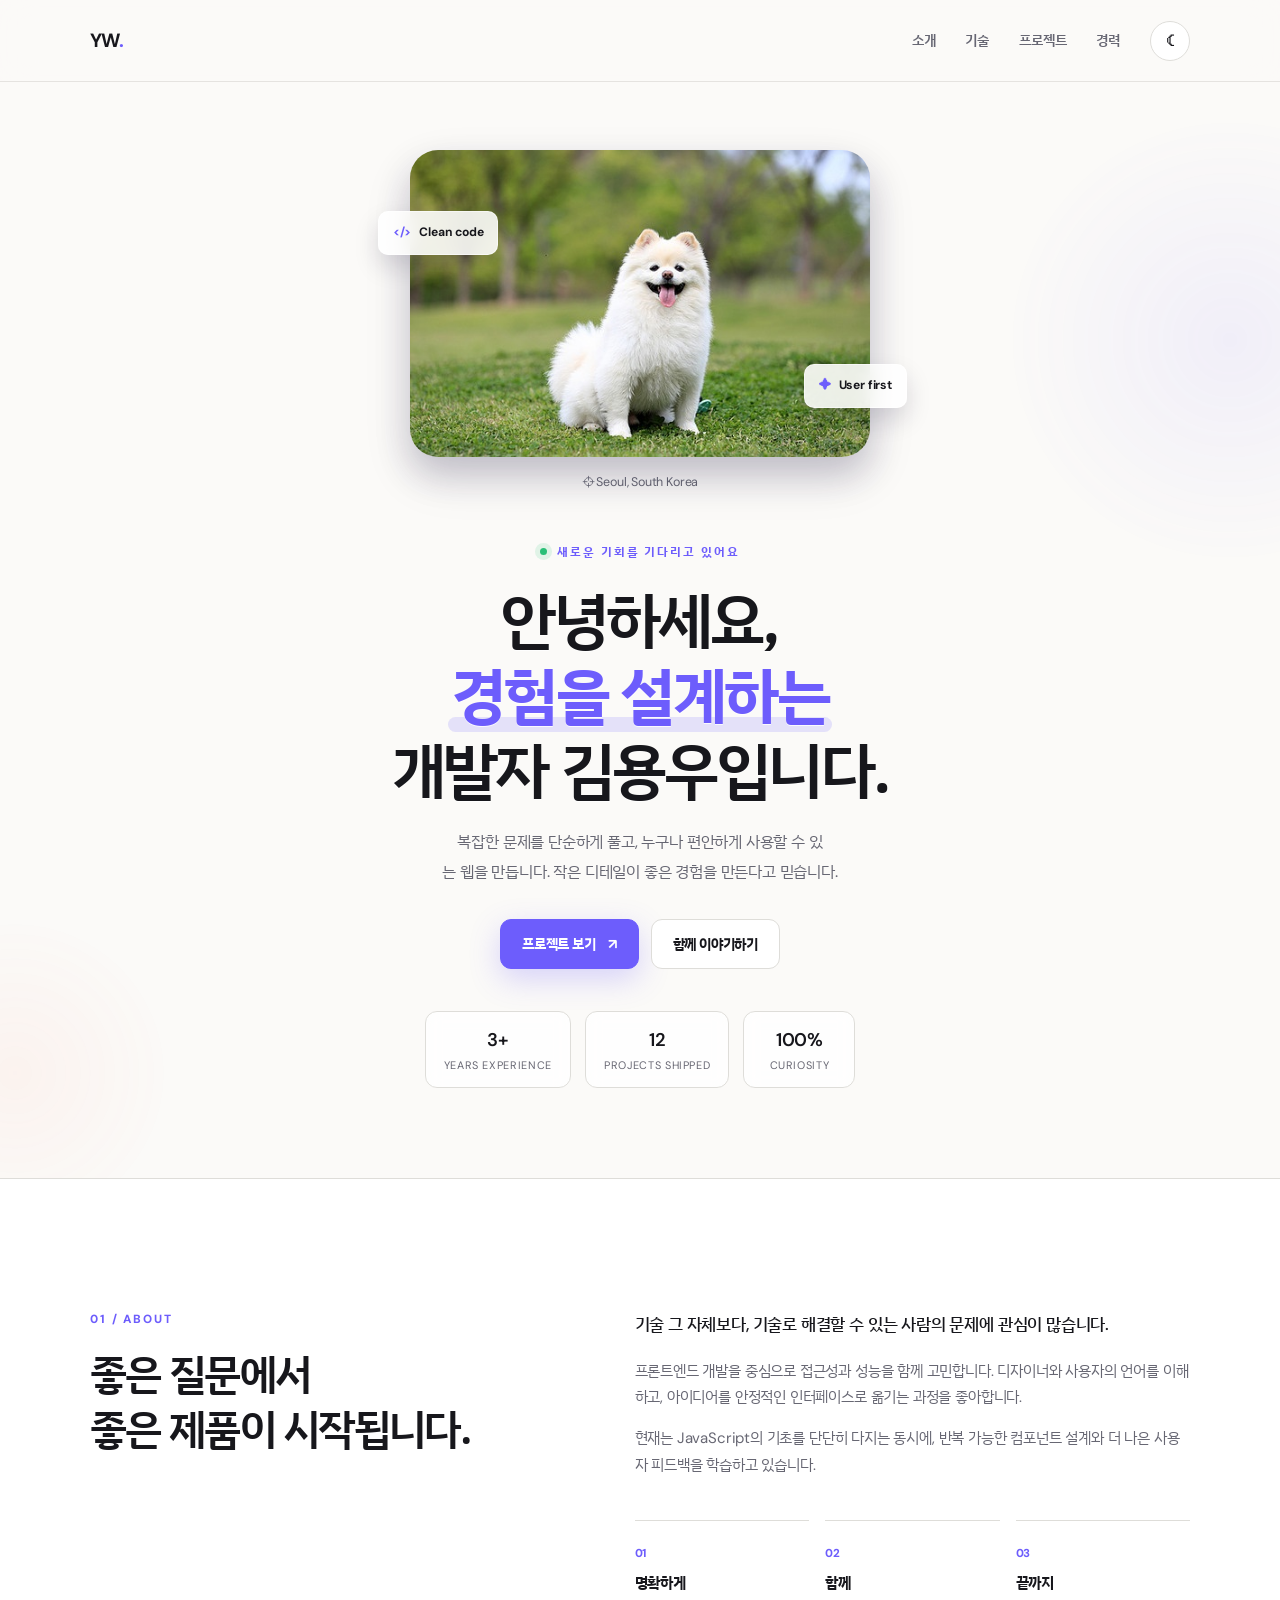
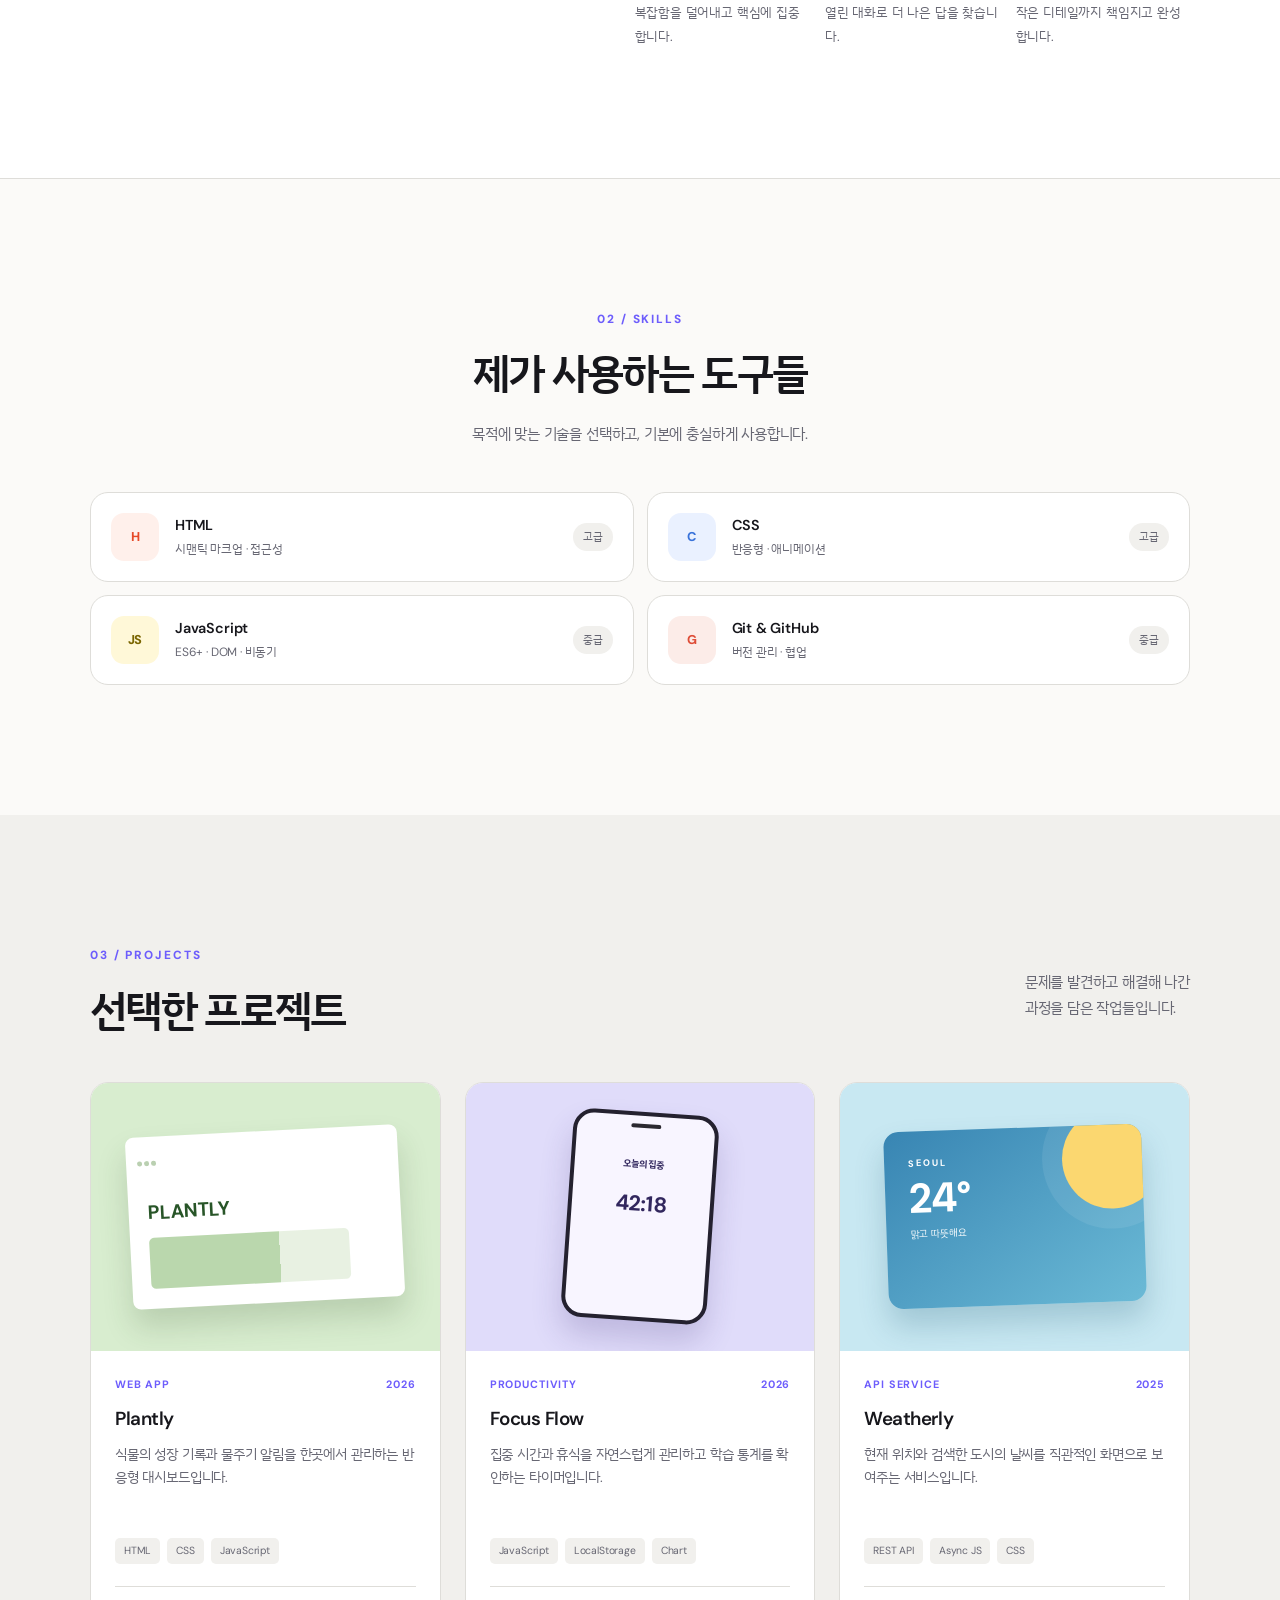
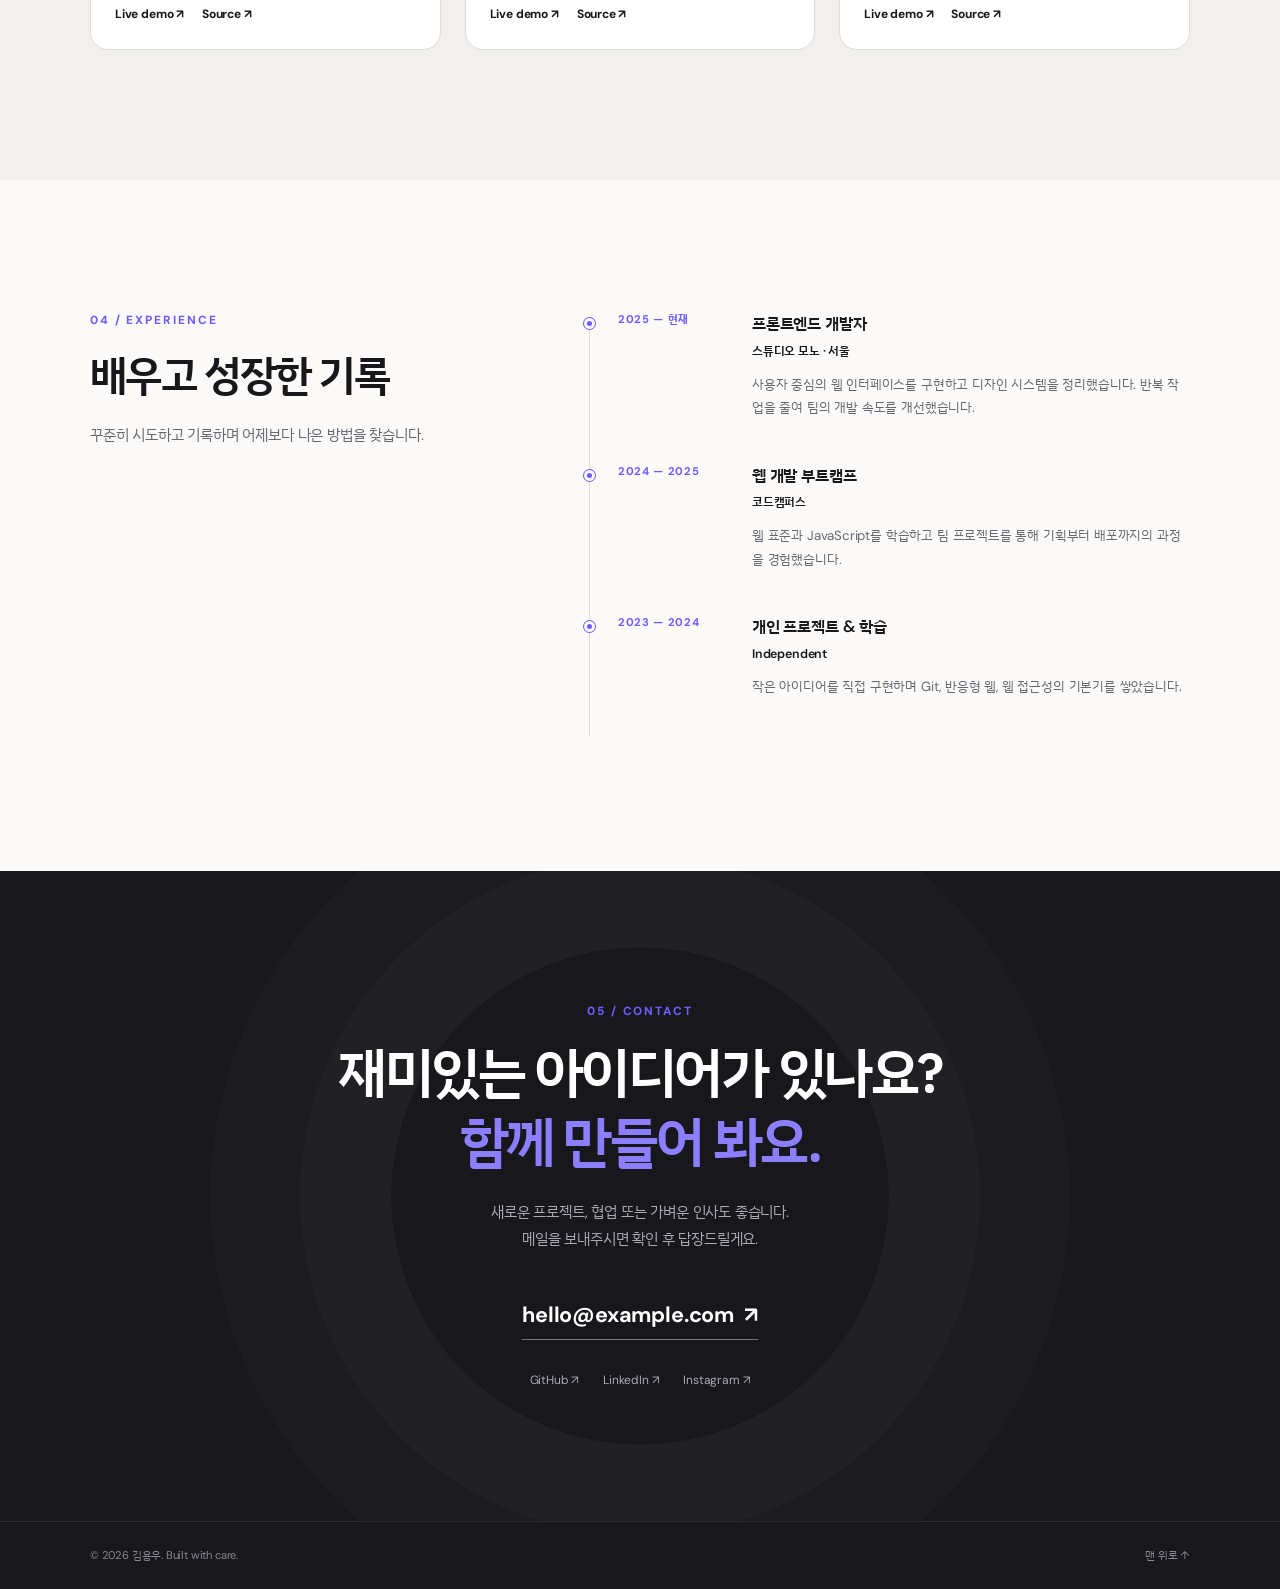
==== index.html @ 5609f6c0 "Move website to repository root for GitHub Pages" ====
<!doctype html>
<html lang="ko">
<head>
  <meta charset="UTF-8">
  <meta name="viewport" content="w프로idth=device-width, initial-scale=1.0">
  <meta name="description" content="사용자를 생각하며 웹 경험을 만드는 프론트엔드 개발자 김용우의 포트폴리오입니다.">
  <title>김용우 | Frontend Developer</title>
  <link rel="preconnect" href="https://fonts.googleapis.com">
  <link rel="preconnect" href="https://fonts.gstatic.com" crossorigin>
  <link href="https://fonts.googleapis.com/css2?family=DM+Sans:wght@400;500;600;700&amp;family=IBM+Plex+Sans+KR:wght@300;400;500;600;700&amp;display=swap" rel="stylesheet">
  <link rel="stylesheet" href="css/style.css">
  <script src="js/main.js" defer></script>
</head>
<body>
  <a class="skip-link" href="#main-content">본문으로 바로가기</a>

  <header class="site-header" id="top">
    <div class="container header-inner">
      <a class="logo" href="#home" aria-label="홈으로 이동">YW<span>.</span></a>
      <nav class="site-nav" aria-label="주요 메뉴">
        <button class="menu-toggle" type="button" aria-expanded="false" aria-controls="nav-list">
          <span class="sr-only">메뉴 열기</span>
          <span></span><span></span><span></span>
        </button>
        <ul class="nav-list" id="nav-list">
          <li><a href="about.html">소개</a></li>
          <li><a href="skills.html">기술</a></li>
          <li><a href="projects.html">프로젝트</a></li>
          <li><a href="#experience">경력</a></li>
        </ul>
      </nav>
      <button class="theme-toggle" type="button" aria-label="다크 모드로 전환" title="테마 전환">
        <span class="theme-icon" aria-hidden="true">☾</span>
      </button>
    </div>
  </header>

  <main id="main-content">
    <section class="hero" id="home" aria-labelledby="hero-title">
      <div class="hero-glow hero-glow-one" aria-hidden="true"></div>
      <div class="hero-glow hero-glow-two" aria-hidden="true"></div>
      <div class="container hero-grid">
        <div class="hero-copy reveal">
          <p class="eyebrow"><span></span> 새로운 기회를 기다리고 있어요</p>
          <h1 id="hero-title">안녕하세요,<br><strong>경험을 설계하는</strong><br>개발자 김용우입니다.</h1>
          <p class="hero-description">복잡한 문제를 단순하게 풀고, 누구나 편안하게 사용할 수 있는 웹을 만듭니다. 작은 디테일이 좋은 경험을 만든다고 믿습니다.</p>
          <div class="hero-actions">
            <a class="button button-primary" href="#projects">프로젝트 보기 <span aria-hidden="true">↗</span></a>
            <a class="button button-secondary" href="#contact">함께 이야기하기</a>
          </div>
          <ul class="quick-stats" aria-label="간략한 이력">
            <li><strong>3+</strong><span>Years experience</span></li>
            <li><strong>12</strong><span>Projects shipped</span></li>
            <li><strong>100%</strong><span>Curiosity</span></li>
          </ul>
        </div>
        <div class="hero-visual reveal">
          <div class="portrait-card">
            <div class="portrait-pattern" aria-hidden="true"></div>
            <img class="portrait-image" src="assets/images/dog.jpg" alt="잔디밭에 앉아 있는 흰색 강아지 프로필 사진">
            <div class="floating-label label-code"><span>&lt;/&gt;</span> Clean code</div>
            <div class="floating-label label-user"><span>✦</span> User first</div>
          </div>
          <p class="location"><span aria-hidden="true">⌖</span> Seoul, South Korea</p>
        </div>
      </div>
    </section>

    <section class="section about" id="about" aria-labelledby="about-title">
      <div class="container about-grid">
        <div class="section-heading reveal">
          <p class="section-number">01 / ABOUT</p>
          <h2 id="about-title">좋은 질문에서<br>좋은 제품이 시작됩니다.</h2>
        </div>
        <div class="about-content reveal">
          <p class="lead">기술 그 자체보다, 기술로 해결할 수 있는 사람의 문제에 관심이 많습니다.</p>
          <p>프론트엔드 개발을 중심으로 접근성과 성능을 함께 고민합니다. 디자이너와 사용자의 언어를 이해하고, 아이디어를 안정적인 인터페이스로 옮기는 과정을 좋아합니다.</p>
          <p>현재는 JavaScript의 기초를 단단히 다지는 동시에, 반복 가능한 컴포넌트 설계와 더 나은 사용자 피드백을 학습하고 있습니다.</p>
          <div class="principles">
            <div><span>01</span><strong>명확하게</strong><p>복잡함을 덜어내고 핵심에 집중합니다.</p></div>
            <div><span>02</span><strong>함께</strong><p>열린 대화로 더 나은 답을 찾습니다.</p></div>
            <div><span>03</span><strong>끝까지</strong><p>작은 디테일까지 책임지고 완성합니다.</p></div>
          </div>
        </div>
      </div>
    </section>

    <section class="section skills" id="skills" aria-labelledby="skills-title">
      <div class="container">
        <div class="section-heading centered reveal">
          <p class="section-number">02 / SKILLS</p>
          <h2 id="skills-title">제가 사용하는 도구들</h2>
          <p>목적에 맞는 기술을 선택하고, 기본에 충실하게 사용합니다.</p>
        </div>
        <div class="skills-grid">
          <article class="skill-card reveal"><div class="skill-icon html">H</div><div><h3>HTML</h3><p>시맨틱 마크업 · 접근성</p></div><span>고급</span></article>
          <article class="skill-card reveal"><div class="skill-icon css">C</div><div><h3>CSS</h3><p>반응형 · 애니메이션</p></div><span>고급</span></article>
          <article class="skill-card reveal"><div class="skill-icon js">JS</div><div><h3>JavaScript</h3><p>ES6+ · DOM · 비동기</p></div><span>중급</span></article>
          <article class="skill-card reveal"><div class="skill-icon git">G</div><div><h3>Git & GitHub</h3><p>버전 관리 · 협업</p></div><span>중급</span></article>
        </div>
      </div>
    </section>

    <section class="section projects" id="projects" aria-labelledby="projects-title">
      <div class="container">
        <div class="section-heading row reveal">
          <div><p class="section-number">03 / PROJECTS</p><h2 id="projects-title">선택한 프로젝트</h2></div>
          <p>문제를 발견하고 해결해 나간<br>과정을 담은 작업들입니다.</p>
        </div>
        <div class="projects-grid">
          <article class="project-card reveal">
            <div class="project-cover cover-one"><span class="mock-browser"><i></i><i></i><i></i><b>PLANTLY</b><em></em></span></div>
            <div class="project-body"><div class="project-meta"><span>Web App</span><span>2026</span></div><h3>Plantly</h3><p>식물의 성장 기록과 물주기 알림을 한곳에서 관리하는 반응형 대시보드입니다.</p><ul class="tags"><li>HTML</li><li>CSS</li><li>JavaScript</li></ul><div class="project-links"><a href="#" aria-label="Plantly 데모 보기">Live demo ↗</a><a href="#" aria-label="Plantly 소스 코드 보기">Source ↗</a></div></div>
          </article>
          <article class="project-card reveal">
            <div class="project-cover cover-two"><span class="phone-mock"><i></i><b>오늘의 집중</b><em>42:18</em></span></div>
            <div class="project-body"><div class="project-meta"><span>Productivity</span><span>2026</span></div><h3>Focus Flow</h3><p>집중 시간과 휴식을 자연스럽게 관리하고 학습 통계를 확인하는 타이머입니다.</p><ul class="tags"><li>JavaScript</li><li>LocalStorage</li><li>Chart</li></ul><div class="project-links"><a href="#" aria-label="Focus Flow 데모 보기">Live demo ↗</a><a href="#" aria-label="Focus Flow 소스 코드 보기">Source ↗</a></div></div>
          </article>
          <article class="project-card reveal">
            <div class="project-cover cover-three"><span class="weather-mock"><b>SEOUL</b><strong>24°</strong><em>맑고 따뜻해요</em><i></i></span></div>
            <div class="project-body"><div class="project-meta"><span>API Service</span><span>2025</span></div><h3>Weatherly</h3><p>현재 위치와 검색한 도시의 날씨를 직관적인 화면으로 보여주는 서비스입니다.</p><ul class="tags"><li>REST API</li><li>Async JS</li><li>CSS</li></ul><div class="project-links"><a href="#" aria-label="Weatherly 데모 보기">Live demo ↗</a><a href="#" aria-label="Weatherly 소스 코드 보기">Source ↗</a></div></div>
          </article>
        </div>
      </div>
    </section>

    <section class="section experience" id="experience" aria-labelledby="experience-title">
      <div class="container experience-grid">
        <div class="section-heading reveal"><p class="section-number">04 / EXPERIENCE</p><h2 id="experience-title">배우고 성장한 기록</h2><p>꾸준히 시도하고 기록하며 어제보다 나은 방법을 찾습니다.</p></div>
        <ol class="timeline">
          <li class="reveal"><div class="timeline-date">2025 — 현재</div><div><h3>프론트엔드 개발자</h3><p class="organization">스튜디오 모노 · 서울</p><p>사용자 중심의 웹 인터페이스를 구현하고 디자인 시스템을 정리했습니다. 반복 작업을 줄여 팀의 개발 속도를 개선했습니다.</p></div></li>
          <li class="reveal"><div class="timeline-date">2024 — 2025</div><div><h3>웹 개발 부트캠프</h3><p class="organization">코드캠퍼스</p><p>웹 표준과 JavaScript를 학습하고 팀 프로젝트를 통해 기획부터 배포까지의 과정을 경험했습니다.</p></div></li>
          <li class="reveal"><div class="timeline-date">2023 — 2024</div><div><h3>개인 프로젝트 & 학습</h3><p class="organization">Independent</p><p>작은 아이디어를 직접 구현하며 Git, 반응형 웹, 웹 접근성의 기본기를 쌓았습니다.</p></div></li>
        </ol>
      </div>
    </section>

    <section class="section contact" id="contact" aria-labelledby="contact-title">
      <div class="container contact-inner reveal">
        <p class="section-number">05 / CONTACT</p>
        <h2 id="contact-title">재미있는 아이디어가 있나요?<br><span>함께 만들어 봐요.</span></h2>
        <p>새로운 프로젝트, 협업 또는 가벼운 인사도 좋습니다.<br>메일을 보내주시면 확인 후 답장드릴게요.</p>
        <a class="contact-email" href="mailto:hello@example.com">hello@example.com <span aria-hidden="true">↗</span></a>
        <div class="social-links"><a href="https://github.com/" target="_blank" rel="noopener noreferrer">GitHub ↗</a><a href="https://www.linkedin.com/" target="_blank" rel="noopener noreferrer">LinkedIn ↗</a><a href="https://www.instagram.com/" target="_blank" rel="noopener noreferrer">Instagram ↗</a></div>
      </div>
    </section>
  </main>

  <footer class="site-footer">
    <div class="container"><p>© <span id="current-year"></span> 김용우. Built with care.</p><a href="#top">맨 위로 <span aria-hidden="true">↑</span></a></div>
  </footer>
</body>
</html>
---- css/style.css ----
:root {
  --primary: #6d5dfc;
  --primary-dark: #5040df;
  --accent: #ff6b4a;
  --background: #fbfaf8;
  --surface: #ffffff;
  --surface-soft: #f1f0ed;
  --text: #17171c;
  --muted: #676773;
  --line: #deddd9;
  --radius: 18px;
  --content-width: 1100px;
  --shadow: 0 20px 50px rgba(35, 31, 71, .1);
}

[data-theme="dark"] {
  --background: #121216;
  --surface: #1b1b21;
  --surface-soft: #24242b;
  --text: #f4f2ee;
  --muted: #aaa9b4;
  --line: #35353e;
  --shadow: 0 20px 50px rgba(0, 0, 0, .3);
}

*, *::before, *::after { box-sizing: border-box; }
html { scroll-behavior: smooth; scroll-padding-top: 82px; }
body { margin: 0; background: var(--background); color: var(--text); font-family: "DM Sans", "IBM Plex Sans KR", sans-serif; font-size: 15px; font-weight: 400; line-height: 1.75; letter-spacing: -.012em; overflow-x: hidden; transition: background .3s, color .3s; }
body::selection { background: var(--primary); color: #fff; }
a { color: inherit; text-decoration: none; }
button { color: inherit; font: inherit; }
ul, ol { margin: 0; padding: 0; list-style: none; }
h1, h2, h3, p { margin-top: 0; }
.container { width: min(calc(100% - 40px), var(--content-width)); margin-inline: auto; }
.sr-only { position: absolute; width: 1px; height: 1px; padding: 0; margin: -1px; overflow: hidden; clip: rect(0, 0, 0, 0); white-space: nowrap; border: 0; }
.skip-link { position: fixed; z-index: 999; top: 10px; left: 10px; padding: 10px 16px; border-radius: 8px; background: var(--text); color: var(--background); transform: translateY(-150%); }
.skip-link:focus { transform: translateY(0); }
:focus-visible { outline: 3px solid var(--accent); outline-offset: 4px; }

.site-header { position: fixed; z-index: 100; inset: 0 0 auto; height: 74px; border-bottom: 1px solid color-mix(in srgb, var(--line) 75%, transparent); background: color-mix(in srgb, var(--background) 84%, transparent); backdrop-filter: blur(16px); }
.header-inner { height: 100%; display: flex; align-items: center; }
.logo { font-size: 1.2rem; font-weight: 700; letter-spacing: -.04em; }
.logo span { color: var(--primary); }
.site-nav { margin-left: auto; }
.nav-list { position: fixed; top: 74px; left: 20px; right: 20px; display: none; padding: 18px; border: 1px solid var(--line); border-radius: 14px; background: var(--surface); box-shadow: var(--shadow); }
.nav-list.is-open { display: grid; }
.nav-list a { display: block; padding: 10px 12px; color: var(--muted); font-size: .9rem; font-weight: 600; }
.nav-list a:hover, .nav-list a.is-active { color: var(--primary); }
.menu-toggle, .theme-toggle { display: grid; place-items: center; width: 40px; height: 40px; padding: 0; border: 1px solid var(--line); border-radius: 50%; background: var(--surface); cursor: pointer; }
.menu-toggle { gap: 4px; border: 0; background: transparent; }
.menu-toggle > span:not(.sr-only) { width: 20px; height: 2px; background: currentColor; transition: transform .2s, opacity .2s; }
.menu-toggle[aria-expanded="true"] > span:nth-of-type(2) { transform: translateY(6px) rotate(45deg); }
.menu-toggle[aria-expanded="true"] > span:nth-of-type(3) { opacity: 0; }
.menu-toggle[aria-expanded="true"] > span:nth-of-type(4) { transform: translateY(-6px) rotate(-45deg); }
.theme-toggle { margin-left: 8px; font-size: 1.15rem; }

.hero { position: relative; min-height: 780px; padding: 140px 0 90px; display: grid; align-items: center; overflow: hidden; }
.hero-grid { display: grid; gap: 44px; justify-items: center; }
.hero-copy { position: relative; z-index: 2; max-width: 820px; text-align: center; }
.eyebrow, .section-number { color: var(--primary); font-size: .74rem; font-weight: 800; letter-spacing: .16em; text-transform: uppercase; }
.eyebrow { display: flex; align-items: center; justify-content: center; gap: 10px; }
.eyebrow span { width: 7px; height: 7px; border-radius: 50%; background: #2abf77; box-shadow: 0 0 0 5px rgba(42, 191, 119, .13); }
.hero h1 { margin: 20px 0; font-family: "IBM Plex Sans KR", sans-serif; font-size: clamp(2.05rem, 7.5vw, 3.9rem); font-weight: 600; line-height: 1.2; letter-spacing: -.045em; text-wrap: balance; text-shadow: 0 1px 0 color-mix(in srgb, var(--surface) 80%, transparent); }
.hero h1 strong { position: relative; color: var(--primary); font-weight: 700; }
.hero h1 strong::after { position: absolute; z-index: -1; right: -3px; bottom: .05em; left: -3px; height: .24em; border-radius: 8px; background: color-mix(in srgb, var(--primary) 16%, transparent); content: ""; }
.hero-description { max-width: 620px; margin-inline: auto; color: var(--muted); font-size: clamp(.92rem, 2vw, 1.02rem); font-weight: 400; line-height: 1.85; text-wrap: balance; }
.hero-actions { display: flex; flex-wrap: wrap; justify-content: center; gap: 12px; margin: 32px 0 42px; }
.button { display: inline-flex; align-items: center; justify-content: center; gap: 12px; min-height: 50px; padding: 0 21px; border: 1px solid var(--line); border-radius: 11px; font-size: .9rem; font-weight: 700; transition: transform .2s, background .2s; }
.button:hover { transform: translateY(-2px); }
.button-primary { border-color: var(--primary); background: var(--primary); color: #fff; box-shadow: 0 10px 30px rgba(109, 93, 252, .25); }
.button-primary:hover { background: var(--primary-dark); }
.button-secondary { background: var(--surface); }
.quick-stats { display: flex; flex-wrap: wrap; justify-content: center; gap: 12px; }
.quick-stats li { min-width: 112px; padding: 12px 18px; border: 1px solid var(--line); border-radius: 12px; background: color-mix(in srgb, var(--surface) 78%, transparent); backdrop-filter: blur(8px); }
.quick-stats strong, .quick-stats span { display: block; }
.quick-stats strong { font-size: 1.15rem; font-weight: 600; }
.quick-stats span { color: var(--muted); font-size: .68rem; text-transform: uppercase; letter-spacing: .06em; }
.hero-visual { position: relative; order: -1; width: min(78vw, 420px); margin-inline: auto; }
.portrait-card { position: relative; aspect-ratio: 3 / 2; border-radius: 28px; background: transparent; box-shadow: var(--shadow); overflow: visible; }
[data-theme="dark"] .portrait-card { background: linear-gradient(145deg, #312d59, #5b4f9e); }
.portrait-pattern { position: absolute; inset: 0; border-radius: inherit; overflow: hidden; background-image: radial-gradient(rgba(109, 93, 252, .18) 1.5px, transparent 1.5px); background-size: 19px 19px; }
.portrait-image { position: absolute; z-index: 1; inset: 0; width: 100%; height: 100%; border: 0; border-radius: 28px; object-fit: cover; object-position: center center; box-shadow: 0 18px 35px rgba(35, 31, 71, .2); }
.floating-label { position: absolute; z-index: 2; display: flex; align-items: center; gap: 8px; padding: 10px 14px; border: 1px solid rgba(255,255,255,.55); border-radius: 10px; background: color-mix(in srgb, var(--surface) 88%, transparent); box-shadow: 0 12px 25px rgba(24, 20, 55, .15); font-size: .76rem; font-weight: 700; backdrop-filter: blur(10px); }
.floating-label span { color: var(--primary); }
.label-code { top: 20%; left: -7%; }
.label-user { right: -8%; bottom: 16%; }
.location { margin: 15px 0 0; color: var(--muted); font-size: .78rem; text-align: center; }
.hero-glow { position: absolute; border-radius: 50%; filter: blur(2px); opacity: .4; }
.hero-glow-one { width: 500px; height: 500px; right: -200px; top: 90px; background: radial-gradient(circle, rgba(109,93,252,.18), transparent 65%); }
.hero-glow-two { width: 350px; height: 350px; left: -160px; bottom: -70px; background: radial-gradient(circle, rgba(255,107,74,.13), transparent 65%); }

.section { padding: 100px 0; }
.section-heading h2 { margin-bottom: 20px; font-family: "IBM Plex Sans KR", sans-serif; font-size: clamp(1.7rem, 5.5vw, 2.65rem); font-weight: 600; line-height: 1.3; letter-spacing: -.04em; }
.section-heading > p:not(.section-number), .section-heading.row > p { color: var(--muted); }
.section-number { margin-bottom: 16px; }
.about { border-block: 1px solid var(--line); background: var(--surface); }
.about-grid { display: grid; gap: 45px; }
.about-content > p { color: var(--muted); }
.about-content .lead { color: var(--text); font-size: 1.08rem; font-weight: 500; line-height: 1.8; }
.principles { display: grid; gap: 16px; margin-top: 42px; }
.principles > div { padding-top: 18px; border-top: 1px solid var(--line); }
.principles span { color: var(--primary); font-size: .72rem; font-weight: 800; }
.principles strong { display: block; margin: 5px 0; }
.principles p { margin: 0; color: var(--muted); font-size: .83rem; }
.centered { max-width: 680px; margin: 0 auto 45px; text-align: center; }
.skills-grid { display: grid; gap: 13px; }
.skill-card { display: grid; grid-template-columns: auto 1fr auto; align-items: center; gap: 16px; padding: 20px; border: 1px solid var(--line); border-radius: var(--radius); background: var(--surface); transition: transform .2s, box-shadow .2s; }
.skill-card:hover { transform: translateY(-4px); box-shadow: var(--shadow); }
.skill-icon { display: grid; place-items: center; width: 48px; height: 48px; border-radius: 13px; font-size: .8rem; font-weight: 800; }
.skill-icon.html { background: #fff0eb; color: #e64a28; }
.skill-icon.css { background: #eaf1ff; color: #3973da; }
.skill-icon.js { background: #fff8d8; color: #7a6500; }
.skill-icon.git { background: #fcece8; color: #de4c36; }
.skill-card h3 { margin: 0; font-size: .9rem; font-weight: 600; }
.skill-card p { margin: 1px 0 0; color: var(--muted); font-size: .75rem; }
.skill-card > span { padding: 4px 10px; border-radius: 20px; background: var(--surface-soft); color: var(--muted); font-size: .7rem; }

.projects { background: var(--surface-soft); }
.section-heading.row { margin-bottom: 45px; }
.projects-grid { display: grid; gap: 24px; }
.project-card { overflow: hidden; border: 1px solid var(--line); border-radius: var(--radius); background: var(--surface); transition: transform .25s, box-shadow .25s; }
.project-card:hover { transform: translateY(-6px); box-shadow: var(--shadow); }
.project-cover { position: relative; aspect-ratio: 1.3; display: grid; place-items: center; overflow: hidden; }
.cover-one { background: #d8edcf; }
.cover-two { background: #e0dcfa; }
.cover-three { background: #c8e8f2; }
.mock-browser { width: 78%; height: 64%; padding: 11px; border-radius: 8px; background: #fff; box-shadow: 0 18px 30px rgba(44,70,31,.18); transform: rotate(-3deg); }
.mock-browser i { display: inline-block; width: 5px; height: 5px; margin-right: 2px; border-radius: 50%; background: #bad0b1; }
.mock-browser b { display: block; margin: 22px 8px 8px; color: #285528; font-size: 1.2rem; }
.mock-browser em { display: block; width: 80%; height: 34%; margin: 0 8px; border-radius: 5px; background: linear-gradient(90deg, #bad7ad 65%, #e8f1e2 65%); }
.phone-mock { width: 42%; height: 78%; padding: 15px; border: 4px solid #24212f; border-radius: 21px; background: #f8f5ff; color: #32275e; text-align: center; box-shadow: 0 18px 30px rgba(59,43,120,.2); transform: rotate(4deg); }
.phone-mock i { display: block; width: 28%; height: 4px; margin: -7px auto 28px; border-radius: 5px; background: #2b2930; }
.phone-mock b, .phone-mock em { display: block; font-style: normal; }
.phone-mock b { font-size: .58rem; }
.phone-mock em { margin-top: 14px; font-size: 1.35rem; font-weight: 700; }
.weather-mock { position: relative; width: 74%; height: 66%; padding: 24px; border-radius: 15px; background: linear-gradient(145deg, #3885b3, #6bbad6); color: #fff; box-shadow: 0 18px 30px rgba(32,91,117,.23); transform: rotate(-2deg); overflow: hidden; }
.weather-mock b, .weather-mock strong, .weather-mock em { position: relative; z-index: 1; display: block; font-style: normal; }
.weather-mock b { font-size: .58rem; letter-spacing: .2em; }
.weather-mock strong { font-size: 2.6rem; line-height: 1.3; }
.weather-mock em { font-size: .62rem; }
.weather-mock i { position: absolute; width: 100px; height: 100px; right: -20px; top: -16px; border-radius: 50%; background: #fbd770; box-shadow: 0 0 0 20px rgba(255,255,255,.08); }
.project-body { padding: 24px; }
.project-meta { display: flex; justify-content: space-between; color: var(--primary); font-size: .67rem; font-weight: 700; text-transform: uppercase; letter-spacing: .08em; }
.project-body h3 { margin: 8px 0; font-size: 1.18rem; font-weight: 600; letter-spacing: -.025em; }
.project-body > p { min-height: 82px; color: var(--muted); font-size: .85rem; }
.tags { display: flex; flex-wrap: wrap; gap: 7px; }
.tags li { padding: 4px 9px; border-radius: 5px; background: var(--surface-soft); color: var(--muted); font-size: .65rem; }
.project-links { display: flex; gap: 18px; margin-top: 22px; padding-top: 17px; border-top: 1px solid var(--line); }
.project-links a { font-size: .75rem; font-weight: 700; }
.project-links a:hover { color: var(--primary); }

.experience-grid { display: grid; gap: 50px; }
.timeline { position: relative; }
.timeline::before { position: absolute; left: 5px; top: 9px; bottom: 5px; width: 1px; background: var(--line); content: ""; }
.timeline li { position: relative; display: grid; gap: 10px; padding: 0 0 42px 30px; }
.timeline li::before { position: absolute; z-index: 1; top: 8px; left: 0; width: 11px; height: 11px; border: 3px solid var(--background); border-radius: 50%; background: var(--primary); box-shadow: 0 0 0 1px var(--primary); content: ""; }
.timeline-date { color: var(--primary); font-size: .7rem; font-weight: 700; letter-spacing: .06em; }
.timeline h3 { margin-bottom: 0; font-size: 1.03rem; font-weight: 600; }
.timeline .organization { margin: 2px 0 10px; color: var(--text); font-size: .78rem; font-weight: 600; }
.timeline p:last-child { margin: 0; color: var(--muted); font-size: .83rem; }

.contact { position: relative; overflow: hidden; background: #17171c; color: #fff; text-align: center; }
.contact::before { position: absolute; width: 500px; height: 500px; left: 50%; top: 50%; border: 1px solid rgba(255,255,255,.06); border-radius: 50%; box-shadow: 0 0 0 90px rgba(255,255,255,.025), 0 0 0 180px rgba(255,255,255,.015); transform: translate(-50%, -50%); content: ""; }
.contact-inner { position: relative; z-index: 1; }
.contact h2 { margin-bottom: 24px; font-family: "IBM Plex Sans KR", sans-serif; font-size: clamp(1.9rem, 6.5vw, 3.45rem); font-weight: 600; line-height: 1.25; letter-spacing: -.045em; }
.contact h2 span { color: #8c7fff; }
.contact-inner > p:not(.section-number) { color: #aaa9b4; }
.contact-email { display: inline-flex; gap: 10px; margin: 30px 0; padding-bottom: 4px; border-bottom: 1px solid #777; font-size: clamp(1rem, 4vw, 1.35rem); font-weight: 700; }
.contact-email:hover { color: #a99fff; border-color: #a99fff; }
.social-links { display: flex; justify-content: center; flex-wrap: wrap; gap: 24px; }
.social-links a { color: #aaa9b4; font-size: .75rem; }
.social-links a:hover { color: #fff; }
.site-footer { padding: 24px 0; border-top: 1px solid #29292f; background: #17171c; color: #898892; font-size: .7rem; }
.site-footer .container { display: flex; justify-content: space-between; align-items: center; gap: 20px; }
.site-footer p { margin: 0; }
.site-footer a:hover { color: #fff; }

/* Standalone content pages */
.subpage-main { min-height: calc(100vh - 69px); }
.subpage-hero { position: relative; padding: 155px 0 80px; overflow: hidden; border-bottom: 1px solid var(--line); background: var(--surface); text-align: center; }
.subpage-hero::after { position: absolute; width: 520px; height: 520px; top: -300px; left: 50%; border-radius: 50%; background: radial-gradient(circle, color-mix(in srgb, var(--primary) 16%, transparent), transparent 68%); transform: translateX(-50%); content: ""; }
.subpage-hero .container { position: relative; z-index: 1; }
.subpage-hero h1 { margin: 14px 0 22px; font-family: "IBM Plex Sans KR", sans-serif; font-size: clamp(2rem, 7vw, 3.65rem); font-weight: 600; line-height: 1.25; letter-spacing: -.05em; }
.subpage-hero h1 span { color: var(--primary); }
.subpage-hero .container > p:last-child { max-width: 620px; margin: 0 auto; color: var(--muted); font-size: .98rem; line-height: 1.85; text-wrap: balance; }
.subpage-content { min-height: 520px; }
.profile-summary { align-self: start; overflow: hidden; border-radius: var(--radius); background: var(--surface-soft); box-shadow: var(--shadow); }
.profile-summary img { display: block; width: 100%; aspect-ratio: 3 / 2; object-fit: cover; object-position: center; }
.profile-summary div { display: grid; padding: 22px; }
.profile-summary strong { font-size: 1.15rem; font-weight: 600; }
.profile-summary span { color: var(--muted); font-size: .76rem; }
.detailed-skills { max-width: 900px; margin-inline: auto; }
.detailed-skills .skill-card { padding: 25px; }
.detailed-skills .skill-card h2 { margin: 0; font-size: .95rem; font-weight: 600; }
.skill-meter { height: 4px; margin-top: 12px; border-radius: 5px; background: var(--surface-soft); overflow: hidden; }
.skill-meter span { display: block; height: 100%; border-radius: inherit; background: linear-gradient(90deg, var(--primary), #9b8fff); }
.toolbox { max-width: 900px; margin: 70px auto 0; padding-top: 38px; border-top: 1px solid var(--line); text-align: center; }
.toolbox h2 { margin-bottom: 28px; font-size: 1.6rem; font-weight: 600; }
.toolbox ul { display: flex; flex-wrap: wrap; justify-content: center; gap: 10px; }
.toolbox li { padding: 9px 16px; border: 1px solid var(--line); border-radius: 30px; background: var(--surface); color: var(--muted); font-size: .78rem; }
.subpage-content .project-body h2 { margin: 8px 0; font-size: 1.18rem; font-weight: 600; letter-spacing: -.025em; }

.reveal { opacity: 0; transform: translateY(24px); transition: opacity .65s ease, transform .65s ease; }
.reveal.is-visible { opacity: 1; transform: none; }

@media (min-width: 768px) {
  .container { width: min(calc(100% - 64px), var(--content-width)); }
  .site-header { height: 82px; }
  .menu-toggle { display: none; }
  .nav-list { position: static; display: flex; gap: 6px; padding: 0; border: 0; background: transparent; box-shadow: none; }
  .theme-toggle { margin-left: 18px; }
  .hero { min-height: 860px; padding-top: 150px; }
  .hero-grid { grid-template-columns: minmax(0, 1fr); align-items: center; gap: 48px; }
  .hero-visual { width: min(44vw, 460px); }
  .quick-stats { gap: 14px; }
  .about-grid { grid-template-columns: .9fr 1.1fr; gap: 90px; }
  .principles { grid-template-columns: repeat(3, 1fr); }
  .skills-grid { grid-template-columns: repeat(2, 1fr); }
  .section-heading.row { display: flex; justify-content: space-between; align-items: end; }
  .section-heading.row h2 { margin-bottom: 0; }
  .projects-grid { grid-template-columns: repeat(2, 1fr); }
  .projects-grid .project-card:last-child { grid-column: span 2; }
  .projects-grid .project-card:last-child { display: grid; grid-template-columns: 1fr 1fr; }
  .experience-grid { grid-template-columns: .8fr 1.2fr; gap: 90px; }
  .timeline li { grid-template-columns: 110px 1fr; gap: 24px; padding-left: 34px; }
}

@media (min-width: 1024px) {
  .section { padding: 130px 0; }
  .projects-grid { grid-template-columns: repeat(3, 1fr); }
  .projects-grid .project-card:last-child { display: block; grid-column: auto; }
}

@media (prefers-reduced-motion: reduce) {
  *, *::before, *::after { scroll-behavior: auto !important; transition-duration: .01ms !important; animation-duration: .01ms !important; animation-iteration-count: 1 !important; }
  .reveal { opacity: 1; transform: none; }
}
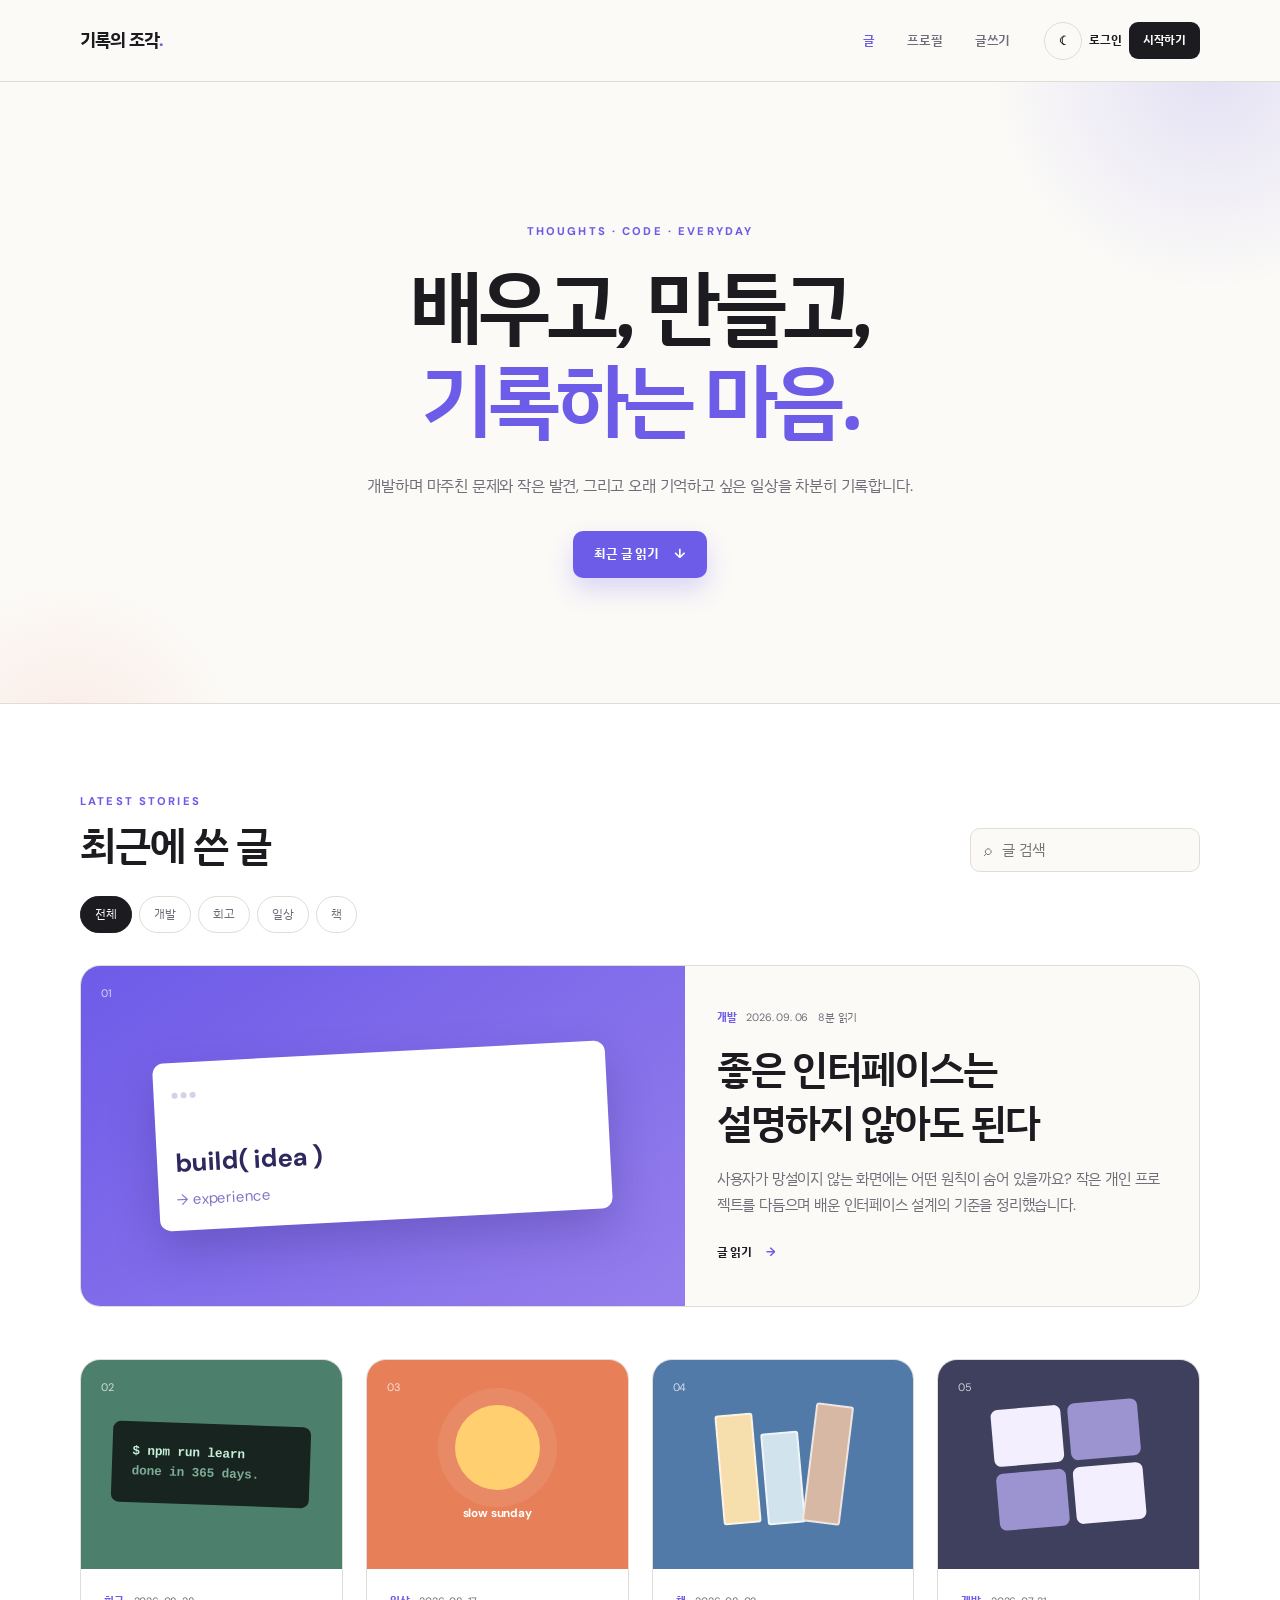
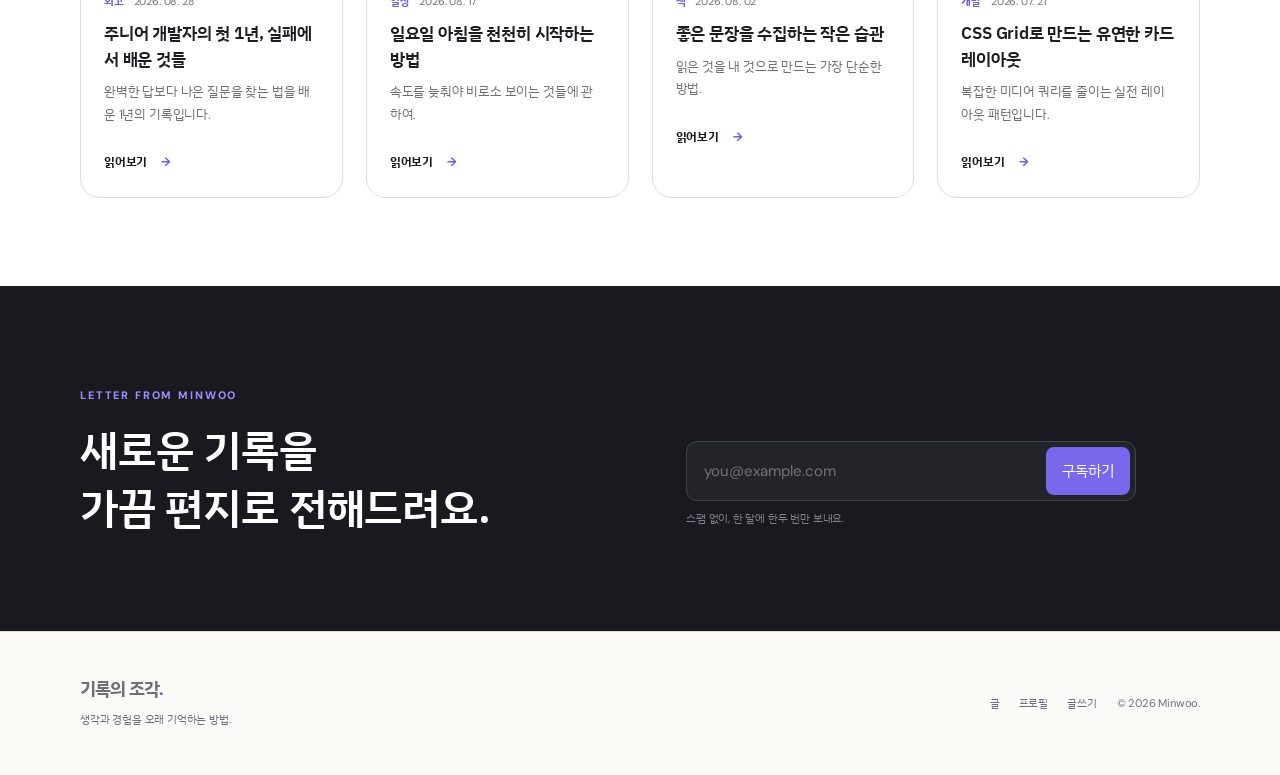
==== commit a65f8d87: "Redesign profile site as personal blog" ====
--- a/index.html
+++ b/index.html
@@ -1,153 +1,14 @@
 <!doctype html>
-<html lang="ko">
-<head>
-  <meta charset="UTF-8">
-  <meta name="viewport" content="w프로idth=device-width, initial-scale=1.0">
-  <meta name="description" content="사용자를 생각하며 웹 경험을 만드는 프론트엔드 개발자 김용우의 포트폴리오입니다.">
-  <title>김용우 | Frontend Developer</title>
-  <link rel="preconnect" href="https://fonts.googleapis.com">
-  <link rel="preconnect" href="https://fonts.gstatic.com" crossorigin>
-  <link href="https://fonts.googleapis.com/css2?family=DM+Sans:wght@400;500;600;700&amp;family=IBM+Plex+Sans+KR:wght@300;400;500;600;700&amp;display=swap" rel="stylesheet">
-  <link rel="stylesheet" href="css/style.css">
-  <script src="js/main.js" defer></script>
-</head>
-<body>
-  <a class="skip-link" href="#main-content">본문으로 바로가기</a>
-
-  <header class="site-header" id="top">
-    <div class="container header-inner">
-      <a class="logo" href="#home" aria-label="홈으로 이동">YW<span>.</span></a>
-      <nav class="site-nav" aria-label="주요 메뉴">
-        <button class="menu-toggle" type="button" aria-expanded="false" aria-controls="nav-list">
-          <span class="sr-only">메뉴 열기</span>
-          <span></span><span></span><span></span>
-        </button>
-        <ul class="nav-list" id="nav-list">
-          <li><a href="about.html">소개</a></li>
-          <li><a href="skills.html">기술</a></li>
-          <li><a href="projects.html">프로젝트</a></li>
-          <li><a href="#experience">경력</a></li>
-        </ul>
-      </nav>
-      <button class="theme-toggle" type="button" aria-label="다크 모드로 전환" title="테마 전환">
-        <span class="theme-icon" aria-hidden="true">☾</span>
-      </button>
-    </div>
-  </header>
-
-  <main id="main-content">
-    <section class="hero" id="home" aria-labelledby="hero-title">
-      <div class="hero-glow hero-glow-one" aria-hidden="true"></div>
-      <div class="hero-glow hero-glow-two" aria-hidden="true"></div>
-      <div class="container hero-grid">
-        <div class="hero-copy reveal">
-          <p class="eyebrow"><span></span> 새로운 기회를 기다리고 있어요</p>
-          <h1 id="hero-title">안녕하세요,<br><strong>경험을 설계하는</strong><br>개발자 김용우입니다.</h1>
-          <p class="hero-description">복잡한 문제를 단순하게 풀고, 누구나 편안하게 사용할 수 있는 웹을 만듭니다. 작은 디테일이 좋은 경험을 만든다고 믿습니다.</p>
-          <div class="hero-actions">
-            <a class="button button-primary" href="#projects">프로젝트 보기 <span aria-hidden="true">↗</span></a>
-            <a class="button button-secondary" href="#contact">함께 이야기하기</a>
-          </div>
-          <ul class="quick-stats" aria-label="간략한 이력">
-            <li><strong>3+</strong><span>Years experience</span></li>
-            <li><strong>12</strong><span>Projects shipped</span></li>
-            <li><strong>100%</strong><span>Curiosity</span></li>
-          </ul>
-        </div>
-        <div class="hero-visual reveal">
-          <div class="portrait-card">
-            <div class="portrait-pattern" aria-hidden="true"></div>
-            <img class="portrait-image" src="assets/images/dog.jpg" alt="잔디밭에 앉아 있는 흰색 강아지 프로필 사진">
-            <div class="floating-label label-code"><span>&lt;/&gt;</span> Clean code</div>
-            <div class="floating-label label-user"><span>✦</span> User first</div>
-          </div>
-          <p class="location"><span aria-hidden="true">⌖</span> Seoul, South Korea</p>
-        </div>
-      </div>
-    </section>
-
-    <section class="section about" id="about" aria-labelledby="about-title">
-      <div class="container about-grid">
-        <div class="section-heading reveal">
-          <p class="section-number">01 / ABOUT</p>
-          <h2 id="about-title">좋은 질문에서<br>좋은 제품이 시작됩니다.</h2>
-        </div>
-        <div class="about-content reveal">
-          <p class="lead">기술 그 자체보다, 기술로 해결할 수 있는 사람의 문제에 관심이 많습니다.</p>
-          <p>프론트엔드 개발을 중심으로 접근성과 성능을 함께 고민합니다. 디자이너와 사용자의 언어를 이해하고, 아이디어를 안정적인 인터페이스로 옮기는 과정을 좋아합니다.</p>
-          <p>현재는 JavaScript의 기초를 단단히 다지는 동시에, 반복 가능한 컴포넌트 설계와 더 나은 사용자 피드백을 학습하고 있습니다.</p>
-          <div class="principles">
-            <div><span>01</span><strong>명확하게</strong><p>복잡함을 덜어내고 핵심에 집중합니다.</p></div>
-            <div><span>02</span><strong>함께</strong><p>열린 대화로 더 나은 답을 찾습니다.</p></div>
-            <div><span>03</span><strong>끝까지</strong><p>작은 디테일까지 책임지고 완성합니다.</p></div>
-          </div>
-        </div>
-      </div>
-    </section>
-
-    <section class="section skills" id="skills" aria-labelledby="skills-title">
-      <div class="container">
-        <div class="section-heading centered reveal">
-          <p class="section-number">02 / SKILLS</p>
-          <h2 id="skills-title">제가 사용하는 도구들</h2>
-          <p>목적에 맞는 기술을 선택하고, 기본에 충실하게 사용합니다.</p>
-        </div>
-        <div class="skills-grid">
-          <article class="skill-card reveal"><div class="skill-icon html">H</div><div><h3>HTML</h3><p>시맨틱 마크업 · 접근성</p></div><span>고급</span></article>
-          <article class="skill-card reveal"><div class="skill-icon css">C</div><div><h3>CSS</h3><p>반응형 · 애니메이션</p></div><span>고급</span></article>
-          <article class="skill-card reveal"><div class="skill-icon js">JS</div><div><h3>JavaScript</h3><p>ES6+ · DOM · 비동기</p></div><span>중급</span></article>
-          <article class="skill-card reveal"><div class="skill-icon git">G</div><div><h3>Git & GitHub</h3><p>버전 관리 · 협업</p></div><span>중급</span></article>
-        </div>
-      </div>
-    </section>
-
-    <section class="section projects" id="projects" aria-labelledby="projects-title">
-      <div class="container">
-        <div class="section-heading row reveal">
-          <div><p class="section-number">03 / PROJECTS</p><h2 id="projects-title">선택한 프로젝트</h2></div>
-          <p>문제를 발견하고 해결해 나간<br>과정을 담은 작업들입니다.</p>
-        </div>
-        <div class="projects-grid">
-          <article class="project-card reveal">
-            <div class="project-cover cover-one"><span class="mock-browser"><i></i><i></i><i></i><b>PLANTLY</b><em></em></span></div>
-            <div class="project-body"><div class="project-meta"><span>Web App</span><span>2026</span></div><h3>Plantly</h3><p>식물의 성장 기록과 물주기 알림을 한곳에서 관리하는 반응형 대시보드입니다.</p><ul class="tags"><li>HTML</li><li>CSS</li><li>JavaScript</li></ul><div class="project-links"><a href="#" aria-label="Plantly 데모 보기">Live demo ↗</a><a href="#" aria-label="Plantly 소스 코드 보기">Source ↗</a></div></div>
-          </article>
-          <article class="project-card reveal">
-            <div class="project-cover cover-two"><span class="phone-mock"><i></i><b>오늘의 집중</b><em>42:18</em></span></div>
-            <div class="project-body"><div class="project-meta"><span>Productivity</span><span>2026</span></div><h3>Focus Flow</h3><p>집중 시간과 휴식을 자연스럽게 관리하고 학습 통계를 확인하는 타이머입니다.</p><ul class="tags"><li>JavaScript</li><li>LocalStorage</li><li>Chart</li></ul><div class="project-links"><a href="#" aria-label="Focus Flow 데모 보기">Live demo ↗</a><a href="#" aria-label="Focus Flow 소스 코드 보기">Source ↗</a></div></div>
-          </article>
-          <article class="project-card reveal">
-            <div class="project-cover cover-three"><span class="weather-mock"><b>SEOUL</b><strong>24°</strong><em>맑고 따뜻해요</em><i></i></span></div>
-            <div class="project-body"><div class="project-meta"><span>API Service</span><span>2025</span></div><h3>Weatherly</h3><p>현재 위치와 검색한 도시의 날씨를 직관적인 화면으로 보여주는 서비스입니다.</p><ul class="tags"><li>REST API</li><li>Async JS</li><li>CSS</li></ul><div class="project-links"><a href="#" aria-label="Weatherly 데모 보기">Live demo ↗</a><a href="#" aria-label="Weatherly 소스 코드 보기">Source ↗</a></div></div>
-          </article>
-        </div>
-      </div>
-    </section>
-
-    <section class="section experience" id="experience" aria-labelledby="experience-title">
-      <div class="container experience-grid">
-        <div class="section-heading reveal"><p class="section-number">04 / EXPERIENCE</p><h2 id="experience-title">배우고 성장한 기록</h2><p>꾸준히 시도하고 기록하며 어제보다 나은 방법을 찾습니다.</p></div>
-        <ol class="timeline">
-          <li class="reveal"><div class="timeline-date">2025 — 현재</div><div><h3>프론트엔드 개발자</h3><p class="organization">스튜디오 모노 · 서울</p><p>사용자 중심의 웹 인터페이스를 구현하고 디자인 시스템을 정리했습니다. 반복 작업을 줄여 팀의 개발 속도를 개선했습니다.</p></div></li>
-          <li class="reveal"><div class="timeline-date">2024 — 2025</div><div><h3>웹 개발 부트캠프</h3><p class="organization">코드캠퍼스</p><p>웹 표준과 JavaScript를 학습하고 팀 프로젝트를 통해 기획부터 배포까지의 과정을 경험했습니다.</p></div></li>
-          <li class="reveal"><div class="timeline-date">2023 — 2024</div><div><h3>개인 프로젝트 & 학습</h3><p class="organization">Independent</p><p>작은 아이디어를 직접 구현하며 Git, 반응형 웹, 웹 접근성의 기본기를 쌓았습니다.</p></div></li>
-        </ol>
-      </div>
-    </section>
-
-    <section class="section contact" id="contact" aria-labelledby="contact-title">
-      <div class="container contact-inner reveal">
-        <p class="section-number">05 / CONTACT</p>
-        <h2 id="contact-title">재미있는 아이디어가 있나요?<br><span>함께 만들어 봐요.</span></h2>
-        <p>새로운 프로젝트, 협업 또는 가벼운 인사도 좋습니다.<br>메일을 보내주시면 확인 후 답장드릴게요.</p>
-        <a class="contact-email" href="mailto:hello@example.com">hello@example.com <span aria-hidden="true">↗</span></a>
-        <div class="social-links"><a href="https://github.com/" target="_blank" rel="noopener noreferrer">GitHub ↗</a><a href="https://www.linkedin.com/" target="_blank" rel="noopener noreferrer">LinkedIn ↗</a><a href="https://www.instagram.com/" target="_blank" rel="noopener noreferrer">Instagram ↗</a></div>
-      </div>
-    </section>
-  </main>
-
-  <footer class="site-footer">
-    <div class="container"><p>© <span id="current-year"></span> 김용우. Built with care.</p><a href="#top">맨 위로 <span aria-hidden="true">↑</span></a></div>
-  </footer>
-</body>
-</html>
+<html lang="ko"><head><meta charset="UTF-8"><meta name="viewport" content="width=device-width,initial-scale=1"><meta name="description" content="개발과 일상을 기록하는 민우의 개인 블로그"><title>기록의 조각 | 민우의 블로그</title><link rel="preconnect" href="https://fonts.googleapis.com"><link rel="preconnect" href="https://fonts.gstatic.com" crossorigin><link href="https://fonts.googleapis.com/css2?family=DM+Sans:wght@400;500;600;700&family=IBM+Plex+Sans+KR:wght@300;400;500;600;700&display=swap" rel="stylesheet"><link rel="stylesheet" href="css/style.css"><script src="js/main.js" defer></script></head>
+<body><a class="skip-link" href="#main-content">본문으로 바로가기</a>
+<header class="site-header"><div class="container header-inner"><a class="logo" href="index.html">기록의 조각<span>.</span></a><nav class="site-nav" aria-label="주요 메뉴"><button class="menu-toggle" type="button" aria-expanded="false" aria-controls="nav-list"><span class="sr-only">메뉴 열기</span><span></span><span></span><span></span></button><ul class="nav-list" id="nav-list"><li><a class="is-active" href="index.html">글</a></li><li><a href="profile.html">프로필</a></li><li><a href="write.html">글쓰기</a></li></ul></nav><div class="header-actions"><button class="theme-toggle" type="button" aria-label="다크 모드로 전환"><span class="theme-icon">☾</span></button><a class="text-button" href="login.html">로그인</a><a class="mini-button" href="signup.html">시작하기</a></div></div></header>
+<main id="main-content"><section class="blog-hero"><div class="hero-orb orb-one"></div><div class="hero-orb orb-two"></div><div class="container blog-hero-inner reveal"><p class="eyebrow">THOUGHTS · CODE · EVERYDAY</p><h1>배우고, 만들고,<br><span>기록하는 마음.</span></h1><p>개발하며 마주친 문제와 작은 발견, 그리고 오래 기억하고 싶은 일상을 차분히 기록합니다.</p><a class="button button-primary" href="#latest">최근 글 읽기 <span>↓</span></a></div></section>
+<section class="section posts-section" id="latest"><div class="container"><div class="section-top reveal"><div><p class="section-label">LATEST STORIES</p><h2>최근에 쓴 글</h2></div><label class="search-box"><span aria-hidden="true">⌕</span><input id="post-search" type="search" placeholder="글 검색" aria-label="게시물 검색"></label></div><div class="category-tabs reveal"><button class="is-active" data-category="전체">전체</button><button data-category="개발">개발</button><button data-category="회고">회고</button><button data-category="일상">일상</button><button data-category="책">책</button></div>
+<div class="featured-post reveal" data-post data-category="개발"><a class="featured-visual visual-purple" href="post-detail.html" aria-label="좋은 인터페이스는 설명하지 않아도 된다 읽기"><span>01</span><div class="code-window"><i></i><i></i><i></i><b>build( idea )</b><em>→ experience</em></div></a><article class="featured-copy"><div class="post-meta"><span>개발</span><time>2026. 09. 06</time><span>8분 읽기</span></div><h3><a href="post-detail.html">좋은 인터페이스는<br>설명하지 않아도 된다</a></h3><p>사용자가 망설이지 않는 화면에는 어떤 원칙이 숨어 있을까요? 작은 개인 프로젝트를 다듬으며 배운 인터페이스 설계의 기준을 정리했습니다.</p><a class="read-more" href="post-detail.html">글 읽기 <span>→</span></a></article></div>
+<div class="post-grid">
+<article class="post-card reveal" data-post data-category="회고"><a class="card-cover visual-green" href="post-detail.html"><span>02</span><div class="terminal-art">$ npm run learn<span>done in 365 days.</span></div></a><div class="card-body"><div class="post-meta"><span>회고</span><time>2026. 08. 28</time></div><h3><a href="post-detail.html">주니어 개발자의 첫 1년, 실패에서 배운 것들</a></h3><p>완벽한 답보다 나은 질문을 찾는 법을 배운 1년의 기록입니다.</p><a class="read-more" href="post-detail.html">읽어보기 <span>→</span></a></div></article>
+<article class="post-card reveal" data-post data-category="일상"><a class="card-cover visual-orange" href="post-detail.html"><span>03</span><div class="sun-art"><i></i><b>slow sunday</b></div></a><div class="card-body"><div class="post-meta"><span>일상</span><time>2026. 08. 17</time></div><h3><a href="post-detail.html">일요일 아침을 천천히 시작하는 방법</a></h3><p>속도를 늦춰야 비로소 보이는 것들에 관하여.</p><a class="read-more" href="post-detail.html">읽어보기 <span>→</span></a></div></article>
+<article class="post-card reveal" data-post data-category="책"><a class="card-cover visual-blue" href="post-detail.html"><span>04</span><div class="book-art"><i></i><i></i><i></i></div></a><div class="card-body"><div class="post-meta"><span>책</span><time>2026. 08. 02</time></div><h3><a href="post-detail.html">좋은 문장을 수집하는 작은 습관</a></h3><p>읽은 것을 내 것으로 만드는 가장 단순한 방법.</p><a class="read-more" href="post-detail.html">읽어보기 <span>→</span></a></div></article>
+<article class="post-card reveal" data-post data-category="개발"><a class="card-cover visual-navy" href="post-detail.html"><span>05</span><div class="grid-art"><i></i><i></i><i></i><i></i></div></a><div class="card-body"><div class="post-meta"><span>개발</span><time>2026. 07. 21</time></div><h3><a href="post-detail.html">CSS Grid로 만드는 유연한 카드 레이아웃</a></h3><p>복잡한 미디어 쿼리를 줄이는 실전 레이아웃 패턴입니다.</p><a class="read-more" href="post-detail.html">읽어보기 <span>→</span></a></div></article></div><p class="empty-state" hidden>조건에 맞는 글이 없습니다.</p></div></section>
+<section class="newsletter"><div class="container newsletter-inner reveal"><div><span>LETTER FROM MINWOO</span><h2>새로운 기록을<br>가끔 편지로 전해드려요.</h2></div><form id="newsletter-form"><div class="subscribe-control"><input type="email" placeholder="you@example.com" aria-label="이메일 주소" required><button>구독하기</button></div><p>스팸 없이, 한 달에 한두 번만 보내요.</p></form></div></section></main>
+<footer class="site-footer"><div class="container"><div><a class="logo" href="index.html">기록의 조각<span>.</span></a><p>생각과 경험을 오래 기억하는 방법.</p></div><div class="footer-links"><a href="index.html">글</a><a href="profile.html">프로필</a><a href="write.html">글쓰기</a></div><p>© <span id="current-year"></span> Minwoo.</p></div></footer><div class="toast" role="status" aria-live="polite"></div></body></html>
--- a/css/style.css
+++ b/css/style.css
@@ -1,237 +1,16 @@
-:root {
-  --primary: #6d5dfc;
-  --primary-dark: #5040df;
-  --accent: #ff6b4a;
-  --background: #fbfaf8;
-  --surface: #ffffff;
-  --surface-soft: #f1f0ed;
-  --text: #17171c;
-  --muted: #676773;
-  --line: #deddd9;
-  --radius: 18px;
-  --content-width: 1100px;
-  --shadow: 0 20px 50px rgba(35, 31, 71, .1);
-}
-
-[data-theme="dark"] {
-  --background: #121216;
-  --surface: #1b1b21;
-  --surface-soft: #24242b;
-  --text: #f4f2ee;
-  --muted: #aaa9b4;
-  --line: #35353e;
-  --shadow: 0 20px 50px rgba(0, 0, 0, .3);
-}
-
-*, *::before, *::after { box-sizing: border-box; }
-html { scroll-behavior: smooth; scroll-padding-top: 82px; }
-body { margin: 0; background: var(--background); color: var(--text); font-family: "DM Sans", "IBM Plex Sans KR", sans-serif; font-size: 15px; font-weight: 400; line-height: 1.75; letter-spacing: -.012em; overflow-x: hidden; transition: background .3s, color .3s; }
-body::selection { background: var(--primary); color: #fff; }
-a { color: inherit; text-decoration: none; }
-button { color: inherit; font: inherit; }
-ul, ol { margin: 0; padding: 0; list-style: none; }
-h1, h2, h3, p { margin-top: 0; }
-.container { width: min(calc(100% - 40px), var(--content-width)); margin-inline: auto; }
-.sr-only { position: absolute; width: 1px; height: 1px; padding: 0; margin: -1px; overflow: hidden; clip: rect(0, 0, 0, 0); white-space: nowrap; border: 0; }
-.skip-link { position: fixed; z-index: 999; top: 10px; left: 10px; padding: 10px 16px; border-radius: 8px; background: var(--text); color: var(--background); transform: translateY(-150%); }
-.skip-link:focus { transform: translateY(0); }
-:focus-visible { outline: 3px solid var(--accent); outline-offset: 4px; }
-
-.site-header { position: fixed; z-index: 100; inset: 0 0 auto; height: 74px; border-bottom: 1px solid color-mix(in srgb, var(--line) 75%, transparent); background: color-mix(in srgb, var(--background) 84%, transparent); backdrop-filter: blur(16px); }
-.header-inner { height: 100%; display: flex; align-items: center; }
-.logo { font-size: 1.2rem; font-weight: 700; letter-spacing: -.04em; }
-.logo span { color: var(--primary); }
-.site-nav { margin-left: auto; }
-.nav-list { position: fixed; top: 74px; left: 20px; right: 20px; display: none; padding: 18px; border: 1px solid var(--line); border-radius: 14px; background: var(--surface); box-shadow: var(--shadow); }
-.nav-list.is-open { display: grid; }
-.nav-list a { display: block; padding: 10px 12px; color: var(--muted); font-size: .9rem; font-weight: 600; }
-.nav-list a:hover, .nav-list a.is-active { color: var(--primary); }
-.menu-toggle, .theme-toggle { display: grid; place-items: center; width: 40px; height: 40px; padding: 0; border: 1px solid var(--line); border-radius: 50%; background: var(--surface); cursor: pointer; }
-.menu-toggle { gap: 4px; border: 0; background: transparent; }
-.menu-toggle > span:not(.sr-only) { width: 20px; height: 2px; background: currentColor; transition: transform .2s, opacity .2s; }
-.menu-toggle[aria-expanded="true"] > span:nth-of-type(2) { transform: translateY(6px) rotate(45deg); }
-.menu-toggle[aria-expanded="true"] > span:nth-of-type(3) { opacity: 0; }
-.menu-toggle[aria-expanded="true"] > span:nth-of-type(4) { transform: translateY(-6px) rotate(-45deg); }
-.theme-toggle { margin-left: 8px; font-size: 1.15rem; }
-
-.hero { position: relative; min-height: 780px; padding: 140px 0 90px; display: grid; align-items: center; overflow: hidden; }
-.hero-grid { display: grid; gap: 44px; justify-items: center; }
-.hero-copy { position: relative; z-index: 2; max-width: 820px; text-align: center; }
-.eyebrow, .section-number { color: var(--primary); font-size: .74rem; font-weight: 800; letter-spacing: .16em; text-transform: uppercase; }
-.eyebrow { display: flex; align-items: center; justify-content: center; gap: 10px; }
-.eyebrow span { width: 7px; height: 7px; border-radius: 50%; background: #2abf77; box-shadow: 0 0 0 5px rgba(42, 191, 119, .13); }
-.hero h1 { margin: 20px 0; font-family: "IBM Plex Sans KR", sans-serif; font-size: clamp(2.05rem, 7.5vw, 3.9rem); font-weight: 600; line-height: 1.2; letter-spacing: -.045em; text-wrap: balance; text-shadow: 0 1px 0 color-mix(in srgb, var(--surface) 80%, transparent); }
-.hero h1 strong { position: relative; color: var(--primary); font-weight: 700; }
-.hero h1 strong::after { position: absolute; z-index: -1; right: -3px; bottom: .05em; left: -3px; height: .24em; border-radius: 8px; background: color-mix(in srgb, var(--primary) 16%, transparent); content: ""; }
-.hero-description { max-width: 620px; margin-inline: auto; color: var(--muted); font-size: clamp(.92rem, 2vw, 1.02rem); font-weight: 400; line-height: 1.85; text-wrap: balance; }
-.hero-actions { display: flex; flex-wrap: wrap; justify-content: center; gap: 12px; margin: 32px 0 42px; }
-.button { display: inline-flex; align-items: center; justify-content: center; gap: 12px; min-height: 50px; padding: 0 21px; border: 1px solid var(--line); border-radius: 11px; font-size: .9rem; font-weight: 700; transition: transform .2s, background .2s; }
-.button:hover { transform: translateY(-2px); }
-.button-primary { border-color: var(--primary); background: var(--primary); color: #fff; box-shadow: 0 10px 30px rgba(109, 93, 252, .25); }
-.button-primary:hover { background: var(--primary-dark); }
-.button-secondary { background: var(--surface); }
-.quick-stats { display: flex; flex-wrap: wrap; justify-content: center; gap: 12px; }
-.quick-stats li { min-width: 112px; padding: 12px 18px; border: 1px solid var(--line); border-radius: 12px; background: color-mix(in srgb, var(--surface) 78%, transparent); backdrop-filter: blur(8px); }
-.quick-stats strong, .quick-stats span { display: block; }
-.quick-stats strong { font-size: 1.15rem; font-weight: 600; }
-.quick-stats span { color: var(--muted); font-size: .68rem; text-transform: uppercase; letter-spacing: .06em; }
-.hero-visual { position: relative; order: -1; width: min(78vw, 420px); margin-inline: auto; }
-.portrait-card { position: relative; aspect-ratio: 3 / 2; border-radius: 28px; background: transparent; box-shadow: var(--shadow); overflow: visible; }
-[data-theme="dark"] .portrait-card { background: linear-gradient(145deg, #312d59, #5b4f9e); }
-.portrait-pattern { position: absolute; inset: 0; border-radius: inherit; overflow: hidden; background-image: radial-gradient(rgba(109, 93, 252, .18) 1.5px, transparent 1.5px); background-size: 19px 19px; }
-.portrait-image { position: absolute; z-index: 1; inset: 0; width: 100%; height: 100%; border: 0; border-radius: 28px; object-fit: cover; object-position: center center; box-shadow: 0 18px 35px rgba(35, 31, 71, .2); }
-.floating-label { position: absolute; z-index: 2; display: flex; align-items: center; gap: 8px; padding: 10px 14px; border: 1px solid rgba(255,255,255,.55); border-radius: 10px; background: color-mix(in srgb, var(--surface) 88%, transparent); box-shadow: 0 12px 25px rgba(24, 20, 55, .15); font-size: .76rem; font-weight: 700; backdrop-filter: blur(10px); }
-.floating-label span { color: var(--primary); }
-.label-code { top: 20%; left: -7%; }
-.label-user { right: -8%; bottom: 16%; }
-.location { margin: 15px 0 0; color: var(--muted); font-size: .78rem; text-align: center; }
-.hero-glow { position: absolute; border-radius: 50%; filter: blur(2px); opacity: .4; }
-.hero-glow-one { width: 500px; height: 500px; right: -200px; top: 90px; background: radial-gradient(circle, rgba(109,93,252,.18), transparent 65%); }
-.hero-glow-two { width: 350px; height: 350px; left: -160px; bottom: -70px; background: radial-gradient(circle, rgba(255,107,74,.13), transparent 65%); }
-
-.section { padding: 100px 0; }
-.section-heading h2 { margin-bottom: 20px; font-family: "IBM Plex Sans KR", sans-serif; font-size: clamp(1.7rem, 5.5vw, 2.65rem); font-weight: 600; line-height: 1.3; letter-spacing: -.04em; }
-.section-heading > p:not(.section-number), .section-heading.row > p { color: var(--muted); }
-.section-number { margin-bottom: 16px; }
-.about { border-block: 1px solid var(--line); background: var(--surface); }
-.about-grid { display: grid; gap: 45px; }
-.about-content > p { color: var(--muted); }
-.about-content .lead { color: var(--text); font-size: 1.08rem; font-weight: 500; line-height: 1.8; }
-.principles { display: grid; gap: 16px; margin-top: 42px; }
-.principles > div { padding-top: 18px; border-top: 1px solid var(--line); }
-.principles span { color: var(--primary); font-size: .72rem; font-weight: 800; }
-.principles strong { display: block; margin: 5px 0; }
-.principles p { margin: 0; color: var(--muted); font-size: .83rem; }
-.centered { max-width: 680px; margin: 0 auto 45px; text-align: center; }
-.skills-grid { display: grid; gap: 13px; }
-.skill-card { display: grid; grid-template-columns: auto 1fr auto; align-items: center; gap: 16px; padding: 20px; border: 1px solid var(--line); border-radius: var(--radius); background: var(--surface); transition: transform .2s, box-shadow .2s; }
-.skill-card:hover { transform: translateY(-4px); box-shadow: var(--shadow); }
-.skill-icon { display: grid; place-items: center; width: 48px; height: 48px; border-radius: 13px; font-size: .8rem; font-weight: 800; }
-.skill-icon.html { background: #fff0eb; color: #e64a28; }
-.skill-icon.css { background: #eaf1ff; color: #3973da; }
-.skill-icon.js { background: #fff8d8; color: #7a6500; }
-.skill-icon.git { background: #fcece8; color: #de4c36; }
-.skill-card h3 { margin: 0; font-size: .9rem; font-weight: 600; }
-.skill-card p { margin: 1px 0 0; color: var(--muted); font-size: .75rem; }
-.skill-card > span { padding: 4px 10px; border-radius: 20px; background: var(--surface-soft); color: var(--muted); font-size: .7rem; }
-
-.projects { background: var(--surface-soft); }
-.section-heading.row { margin-bottom: 45px; }
-.projects-grid { display: grid; gap: 24px; }
-.project-card { overflow: hidden; border: 1px solid var(--line); border-radius: var(--radius); background: var(--surface); transition: transform .25s, box-shadow .25s; }
-.project-card:hover { transform: translateY(-6px); box-shadow: var(--shadow); }
-.project-cover { position: relative; aspect-ratio: 1.3; display: grid; place-items: center; overflow: hidden; }
-.cover-one { background: #d8edcf; }
-.cover-two { background: #e0dcfa; }
-.cover-three { background: #c8e8f2; }
-.mock-browser { width: 78%; height: 64%; padding: 11px; border-radius: 8px; background: #fff; box-shadow: 0 18px 30px rgba(44,70,31,.18); transform: rotate(-3deg); }
-.mock-browser i { display: inline-block; width: 5px; height: 5px; margin-right: 2px; border-radius: 50%; background: #bad0b1; }
-.mock-browser b { display: block; margin: 22px 8px 8px; color: #285528; font-size: 1.2rem; }
-.mock-browser em { display: block; width: 80%; height: 34%; margin: 0 8px; border-radius: 5px; background: linear-gradient(90deg, #bad7ad 65%, #e8f1e2 65%); }
-.phone-mock { width: 42%; height: 78%; padding: 15px; border: 4px solid #24212f; border-radius: 21px; background: #f8f5ff; color: #32275e; text-align: center; box-shadow: 0 18px 30px rgba(59,43,120,.2); transform: rotate(4deg); }
-.phone-mock i { display: block; width: 28%; height: 4px; margin: -7px auto 28px; border-radius: 5px; background: #2b2930; }
-.phone-mock b, .phone-mock em { display: block; font-style: normal; }
-.phone-mock b { font-size: .58rem; }
-.phone-mock em { margin-top: 14px; font-size: 1.35rem; font-weight: 700; }
-.weather-mock { position: relative; width: 74%; height: 66%; padding: 24px; border-radius: 15px; background: linear-gradient(145deg, #3885b3, #6bbad6); color: #fff; box-shadow: 0 18px 30px rgba(32,91,117,.23); transform: rotate(-2deg); overflow: hidden; }
-.weather-mock b, .weather-mock strong, .weather-mock em { position: relative; z-index: 1; display: block; font-style: normal; }
-.weather-mock b { font-size: .58rem; letter-spacing: .2em; }
-.weather-mock strong { font-size: 2.6rem; line-height: 1.3; }
-.weather-mock em { font-size: .62rem; }
-.weather-mock i { position: absolute; width: 100px; height: 100px; right: -20px; top: -16px; border-radius: 50%; background: #fbd770; box-shadow: 0 0 0 20px rgba(255,255,255,.08); }
-.project-body { padding: 24px; }
-.project-meta { display: flex; justify-content: space-between; color: var(--primary); font-size: .67rem; font-weight: 700; text-transform: uppercase; letter-spacing: .08em; }
-.project-body h3 { margin: 8px 0; font-size: 1.18rem; font-weight: 600; letter-spacing: -.025em; }
-.project-body > p { min-height: 82px; color: var(--muted); font-size: .85rem; }
-.tags { display: flex; flex-wrap: wrap; gap: 7px; }
-.tags li { padding: 4px 9px; border-radius: 5px; background: var(--surface-soft); color: var(--muted); font-size: .65rem; }
-.project-links { display: flex; gap: 18px; margin-top: 22px; padding-top: 17px; border-top: 1px solid var(--line); }
-.project-links a { font-size: .75rem; font-weight: 700; }
-.project-links a:hover { color: var(--primary); }
-
-.experience-grid { display: grid; gap: 50px; }
-.timeline { position: relative; }
-.timeline::before { position: absolute; left: 5px; top: 9px; bottom: 5px; width: 1px; background: var(--line); content: ""; }
-.timeline li { position: relative; display: grid; gap: 10px; padding: 0 0 42px 30px; }
-.timeline li::before { position: absolute; z-index: 1; top: 8px; left: 0; width: 11px; height: 11px; border: 3px solid var(--background); border-radius: 50%; background: var(--primary); box-shadow: 0 0 0 1px var(--primary); content: ""; }
-.timeline-date { color: var(--primary); font-size: .7rem; font-weight: 700; letter-spacing: .06em; }
-.timeline h3 { margin-bottom: 0; font-size: 1.03rem; font-weight: 600; }
-.timeline .organization { margin: 2px 0 10px; color: var(--text); font-size: .78rem; font-weight: 600; }
-.timeline p:last-child { margin: 0; color: var(--muted); font-size: .83rem; }
-
-.contact { position: relative; overflow: hidden; background: #17171c; color: #fff; text-align: center; }
-.contact::before { position: absolute; width: 500px; height: 500px; left: 50%; top: 50%; border: 1px solid rgba(255,255,255,.06); border-radius: 50%; box-shadow: 0 0 0 90px rgba(255,255,255,.025), 0 0 0 180px rgba(255,255,255,.015); transform: translate(-50%, -50%); content: ""; }
-.contact-inner { position: relative; z-index: 1; }
-.contact h2 { margin-bottom: 24px; font-family: "IBM Plex Sans KR", sans-serif; font-size: clamp(1.9rem, 6.5vw, 3.45rem); font-weight: 600; line-height: 1.25; letter-spacing: -.045em; }
-.contact h2 span { color: #8c7fff; }
-.contact-inner > p:not(.section-number) { color: #aaa9b4; }
-.contact-email { display: inline-flex; gap: 10px; margin: 30px 0; padding-bottom: 4px; border-bottom: 1px solid #777; font-size: clamp(1rem, 4vw, 1.35rem); font-weight: 700; }
-.contact-email:hover { color: #a99fff; border-color: #a99fff; }
-.social-links { display: flex; justify-content: center; flex-wrap: wrap; gap: 24px; }
-.social-links a { color: #aaa9b4; font-size: .75rem; }
-.social-links a:hover { color: #fff; }
-.site-footer { padding: 24px 0; border-top: 1px solid #29292f; background: #17171c; color: #898892; font-size: .7rem; }
-.site-footer .container { display: flex; justify-content: space-between; align-items: center; gap: 20px; }
-.site-footer p { margin: 0; }
-.site-footer a:hover { color: #fff; }
-
-/* Standalone content pages */
-.subpage-main { min-height: calc(100vh - 69px); }
-.subpage-hero { position: relative; padding: 155px 0 80px; overflow: hidden; border-bottom: 1px solid var(--line); background: var(--surface); text-align: center; }
-.subpage-hero::after { position: absolute; width: 520px; height: 520px; top: -300px; left: 50%; border-radius: 50%; background: radial-gradient(circle, color-mix(in srgb, var(--primary) 16%, transparent), transparent 68%); transform: translateX(-50%); content: ""; }
-.subpage-hero .container { position: relative; z-index: 1; }
-.subpage-hero h1 { margin: 14px 0 22px; font-family: "IBM Plex Sans KR", sans-serif; font-size: clamp(2rem, 7vw, 3.65rem); font-weight: 600; line-height: 1.25; letter-spacing: -.05em; }
-.subpage-hero h1 span { color: var(--primary); }
-.subpage-hero .container > p:last-child { max-width: 620px; margin: 0 auto; color: var(--muted); font-size: .98rem; line-height: 1.85; text-wrap: balance; }
-.subpage-content { min-height: 520px; }
-.profile-summary { align-self: start; overflow: hidden; border-radius: var(--radius); background: var(--surface-soft); box-shadow: var(--shadow); }
-.profile-summary img { display: block; width: 100%; aspect-ratio: 3 / 2; object-fit: cover; object-position: center; }
-.profile-summary div { display: grid; padding: 22px; }
-.profile-summary strong { font-size: 1.15rem; font-weight: 600; }
-.profile-summary span { color: var(--muted); font-size: .76rem; }
-.detailed-skills { max-width: 900px; margin-inline: auto; }
-.detailed-skills .skill-card { padding: 25px; }
-.detailed-skills .skill-card h2 { margin: 0; font-size: .95rem; font-weight: 600; }
-.skill-meter { height: 4px; margin-top: 12px; border-radius: 5px; background: var(--surface-soft); overflow: hidden; }
-.skill-meter span { display: block; height: 100%; border-radius: inherit; background: linear-gradient(90deg, var(--primary), #9b8fff); }
-.toolbox { max-width: 900px; margin: 70px auto 0; padding-top: 38px; border-top: 1px solid var(--line); text-align: center; }
-.toolbox h2 { margin-bottom: 28px; font-size: 1.6rem; font-weight: 600; }
-.toolbox ul { display: flex; flex-wrap: wrap; justify-content: center; gap: 10px; }
-.toolbox li { padding: 9px 16px; border: 1px solid var(--line); border-radius: 30px; background: var(--surface); color: var(--muted); font-size: .78rem; }
-.subpage-content .project-body h2 { margin: 8px 0; font-size: 1.18rem; font-weight: 600; letter-spacing: -.025em; }
-
-.reveal { opacity: 0; transform: translateY(24px); transition: opacity .65s ease, transform .65s ease; }
-.reveal.is-visible { opacity: 1; transform: none; }
-
-@media (min-width: 768px) {
-  .container { width: min(calc(100% - 64px), var(--content-width)); }
-  .site-header { height: 82px; }
-  .menu-toggle { display: none; }
-  .nav-list { position: static; display: flex; gap: 6px; padding: 0; border: 0; background: transparent; box-shadow: none; }
-  .theme-toggle { margin-left: 18px; }
-  .hero { min-height: 860px; padding-top: 150px; }
-  .hero-grid { grid-template-columns: minmax(0, 1fr); align-items: center; gap: 48px; }
-  .hero-visual { width: min(44vw, 460px); }
-  .quick-stats { gap: 14px; }
-  .about-grid { grid-template-columns: .9fr 1.1fr; gap: 90px; }
-  .principles { grid-template-columns: repeat(3, 1fr); }
-  .skills-grid { grid-template-columns: repeat(2, 1fr); }
-  .section-heading.row { display: flex; justify-content: space-between; align-items: end; }
-  .section-heading.row h2 { margin-bottom: 0; }
-  .projects-grid { grid-template-columns: repeat(2, 1fr); }
-  .projects-grid .project-card:last-child { grid-column: span 2; }
-  .projects-grid .project-card:last-child { display: grid; grid-template-columns: 1fr 1fr; }
-  .experience-grid { grid-template-columns: .8fr 1.2fr; gap: 90px; }
-  .timeline li { grid-template-columns: 110px 1fr; gap: 24px; padding-left: 34px; }
-}
-
-@media (min-width: 1024px) {
-  .section { padding: 130px 0; }
-  .projects-grid { grid-template-columns: repeat(3, 1fr); }
-  .projects-grid .project-card:last-child { display: block; grid-column: auto; }
-}
-
-@media (prefers-reduced-motion: reduce) {
-  *, *::before, *::after { scroll-behavior: auto !important; transition-duration: .01ms !important; animation-duration: .01ms !important; animation-iteration-count: 1 !important; }
-  .reveal { opacity: 1; transform: none; }
-}
+:root{--primary:#6c5ce7;--primary-dark:#5545d4;--bg:#fbfaf7;--surface:#fff;--soft:#f2f0eb;--text:#1b1b20;--muted:#6f6e78;--line:#dfddd6;--radius:20px;--width:1120px;--shadow:0 24px 60px rgba(35,31,70,.11)}
+[data-theme=dark]{--bg:#141418;--surface:#1e1e24;--soft:#27272e;--text:#f5f2ed;--muted:#aaa8b1;--line:#38373f;--shadow:0 24px 60px rgba(0,0,0,.3)}
+*,*:before,*:after{box-sizing:border-box}html{scroll-behavior:smooth}body{margin:0;background:var(--bg);color:var(--text);font:400 15px/1.75 "DM Sans","IBM Plex Sans KR",sans-serif;letter-spacing:-.012em;transition:.25s}a{color:inherit;text-decoration:none}button,input,textarea,select{color:inherit;font:inherit}button{cursor:pointer}h1,h2,h3,p{margin-top:0}.container{width:min(calc(100% - 40px),var(--width));margin:auto}.sr-only{position:absolute;width:1px;height:1px;margin:-1px;overflow:hidden;clip:rect(0,0,0,0)}.skip-link{position:fixed;z-index:999;top:8px;left:8px;padding:9px 14px;background:var(--text);color:var(--bg);transform:translateY(-150%)}.skip-link:focus{transform:none}:focus-visible{outline:3px solid #ff7657;outline-offset:3px}
+.site-header{position:sticky;z-index:100;top:0;height:76px;border-bottom:1px solid var(--line);background:color-mix(in srgb,var(--bg) 88%,transparent);backdrop-filter:blur(18px)}.header-inner{height:100%;display:flex;align-items:center}.logo{font-size:1.12rem;font-weight:700;letter-spacing:-.045em;white-space:nowrap}.logo span{color:var(--primary)}.site-nav{margin-left:auto}.nav-list{position:fixed;top:76px;left:20px;right:20px;display:none;margin:0;padding:13px;list-style:none;border:1px solid var(--line);border-radius:14px;background:var(--surface);box-shadow:var(--shadow)}.nav-list.is-open{display:grid}.nav-list a{display:block;padding:9px 12px;color:var(--muted);font-size:.83rem;font-weight:600}.nav-list a:hover,.nav-list a.is-active{color:var(--primary)}.menu-toggle,.theme-toggle{display:grid;place-items:center;width:38px;height:38px;padding:0;border:0;background:transparent}.menu-toggle{gap:4px}.menu-toggle>span:not(.sr-only){width:19px;height:2px;background:currentColor}.theme-toggle{border:1px solid var(--line);border-radius:50%}.header-actions{display:flex;align-items:center;gap:7px;margin-left:8px}.text-button,.mini-button{display:none;font-size:.78rem;font-weight:700}.mini-button{padding:8px 14px;border-radius:9px;background:var(--text);color:var(--bg)}
+.blog-hero{position:relative;overflow:hidden;padding:112px 0 105px;text-align:center}.blog-hero-inner{position:relative;z-index:1;max-width:820px}.eyebrow,.section-label{margin-bottom:17px;color:var(--primary);font-size:.7rem;font-weight:800;letter-spacing:.19em}.blog-hero h1{margin:0;font-family:"IBM Plex Sans KR";font-size:clamp(2.6rem,9vw,5.1rem);font-weight:600;line-height:1.15;letter-spacing:-.065em}.blog-hero h1 span{color:var(--primary)}.blog-hero p:not(.eyebrow){max-width:570px;margin:26px auto 31px;color:var(--muted);font-size:1rem}.hero-orb{position:absolute;border-radius:50%}.orb-one{width:460px;height:460px;top:-240px;right:-160px;background:radial-gradient(circle,rgba(108,92,231,.16),transparent 67%)}.orb-two{width:360px;height:360px;bottom:-230px;left:-110px;background:radial-gradient(circle,rgba(255,118,87,.12),transparent 68%)}.button{display:inline-flex;align-items:center;gap:15px;padding:12px 21px;border-radius:10px;font-size:.82rem;font-weight:700}.button-primary{background:var(--primary);color:#fff;box-shadow:0 12px 25px rgba(108,92,231,.22)}
+.section{padding:88px 0}.posts-section{border-top:1px solid var(--line);background:var(--surface)}.section-top{display:flex;flex-direction:column;gap:20px;margin-bottom:24px}.section-top h2{margin:0;font:600 clamp(1.8rem,5vw,2.55rem) "IBM Plex Sans KR";letter-spacing:-.05em}.section-label{margin-bottom:5px}.search-box{display:flex;align-items:center;gap:8px;width:100%;padding:0 13px;border:1px solid var(--line);border-radius:10px;background:var(--bg);color:var(--muted)}.search-box input{width:100%;height:42px;border:0;outline:0;background:transparent}.category-tabs{display:flex;gap:7px;margin-bottom:32px;overflow:auto}.category-tabs button{padding:7px 14px;border:1px solid var(--line);border-radius:30px;background:transparent;color:var(--muted);font-size:.76rem}.category-tabs .is-active{border-color:var(--text);background:var(--text);color:var(--bg)}.featured-post{display:grid;margin-bottom:52px;overflow:hidden;border:1px solid var(--line);border-radius:var(--radius);background:var(--bg)}.featured-visual,.card-cover{position:relative;display:grid;place-items:center;overflow:hidden}.featured-visual{min-height:340px}.featured-visual>span,.card-cover>span{position:absolute;top:18px;left:20px;color:#ffffffbf;font-size:.68rem}.visual-purple{background:linear-gradient(145deg,#6e5be8,#957eec)}.visual-green{background:#4c806d}.visual-orange{background:#e78059}.visual-blue{background:#527aa8}.visual-navy{background:#3e405e}.code-window{width:75%;padding:18px;border-radius:11px;background:#fff;color:#2e285e;box-shadow:0 20px 45px #281c5f40;transform:rotate(-3deg)}.code-window i{display:inline-block;width:6px;height:6px;margin-right:3px;border-radius:50%;background:#d5d1e9}.code-window b,.code-window em{display:block;font-style:normal}.code-window b{margin-top:35px;font-size:1.6rem}.code-window em{color:#8276c5}.featured-copy{align-self:center;padding:32px}.post-meta{display:flex;flex-wrap:wrap;gap:10px;color:var(--muted);font-size:.67rem}.post-meta span:first-child{color:var(--primary);font-weight:800}.featured-copy h3{margin:14px 0 17px;font:600 clamp(1.7rem,5vw,2.5rem)/1.35 "IBM Plex Sans KR";letter-spacing:-.045em}.featured-copy>p,.card-body>p{color:var(--muted)}.read-more{display:inline-flex;gap:14px;margin-top:8px;font-size:.77rem;font-weight:700}.read-more span{color:var(--primary)}.post-grid{display:grid;gap:23px}.post-card{overflow:hidden;border:1px solid var(--line);border-radius:var(--radius);background:var(--surface);transition:.22s}.post-card:hover{transform:translateY(-5px);box-shadow:var(--shadow)}.card-cover{aspect-ratio:1.55}.terminal-art{width:76%;padding:20px;border-radius:8px;background:#17241f;color:#c4efd9;font:600 .8rem/1.6 monospace;transform:rotate(2deg)}.terminal-art span{display:block;color:#7eac96}.sun-art{display:grid;place-items:center;gap:13px;color:#fff;font-size:.73rem}.sun-art i{width:85px;height:85px;border-radius:50%;background:#ffcf70;box-shadow:0 0 0 17px #ffffff14}.book-art{display:flex;align-items:flex-end;gap:7px}.book-art i{width:38px;height:110px;border:2px solid #ffffffa6;border-radius:3px;background:#f7dfad;transform:rotate(-5deg)}.book-art i:nth-child(2){height:92px;background:#d1e4ee}.book-art i:nth-child(3){height:120px;background:#d7b8a4;transform:rotate(7deg)}.grid-art{display:grid;grid-template-columns:repeat(2,70px);gap:7px;transform:rotate(-5deg)}.grid-art i{height:57px;border-radius:7px;background:#f3efff}.grid-art i:nth-child(2),.grid-art i:nth-child(3){background:#9c93d1}.card-body{padding:23px}.card-body h3{margin:10px 0;font:600 1.06rem/1.5 "IBM Plex Sans KR"}.card-body>p{min-height:50px;font-size:.8rem}.empty-state{padding:60px;text-align:center;color:var(--muted)}
+.newsletter{padding:95px 0;background:#19191f;color:#fff}.newsletter-inner{display:grid;gap:38px}.newsletter span{color:#9e91ff;font-size:.68rem;font-weight:800;letter-spacing:.17em}.newsletter h2{margin:12px 0 0;font:600 clamp(1.8rem,5vw,2.7rem)/1.35 "IBM Plex Sans KR"}.subscribe-control{display:flex;max-width:450px;padding:5px;border:1px solid #44444d;border-radius:11px;background:#23232a}.subscribe-control input{min-width:0;flex:1;padding:0 12px;border:0;outline:0;background:transparent;color:#fff}.subscribe-control button{padding:11px 16px;border:0;border-radius:8px;background:#7768ec;color:#fff}.newsletter form p{margin:8px 0;color:#83828c;font-size:.68rem}.site-footer{padding:42px 0;border-top:1px solid var(--line);color:var(--muted);font-size:.7rem}.site-footer .container{display:grid;gap:20px}.site-footer p{margin:4px 0}.footer-links{display:flex;gap:19px}
+/* pages and forms */
+.page-main{min-height:calc(100vh - 76px)}.page-heading{padding:100px 0 65px;text-align:center}.page-heading h1{margin:0;font:600 clamp(2.2rem,7vw,4rem) "IBM Plex Sans KR";letter-spacing:-.055em}.page-heading>div>p:last-child{max-width:550px;margin:17px auto 0;color:var(--muted)}.content-section{padding:0 0 100px}.auth-shell{min-height:calc(100vh - 76px);display:grid;place-items:center;padding:55px 20px;background:radial-gradient(circle at 15% 15%,#6c5ce71a,transparent 30%)}.auth-card{width:min(100%,460px);padding:32px;border:1px solid var(--line);border-radius:22px;background:var(--surface);box-shadow:var(--shadow)}.auth-card .logo{display:inline-block;margin-bottom:32px}.auth-card h1{margin-bottom:7px;font:600 1.8rem "IBM Plex Sans KR"}.auth-intro{margin-bottom:27px;color:var(--muted);font-size:.83rem}.form-group{margin-bottom:17px}.form-group label{display:block;margin-bottom:6px;font-size:.76rem;font-weight:700}.form-control{width:100%;min-height:48px;padding:11px 13px;border:1px solid var(--line);border-radius:10px;outline:0;background:var(--bg)}.form-control:focus{border-color:var(--primary)}textarea.form-control{resize:vertical}.form-row{display:grid;gap:15px}.form-help{display:flex;justify-content:space-between;margin:-3px 0 20px;color:var(--muted);font-size:.7rem}.check-label{display:flex;align-items:center;gap:7px}.form-help a,.auth-switch a{color:var(--primary);font-weight:700}.full-button{width:100%;min-height:49px;border:0;border-radius:10px;background:var(--primary);color:#fff;font-weight:700}.auth-switch{margin:22px 0 0;text-align:center;color:var(--muted);font-size:.76rem}.field-error{display:block;min-height:18px;color:#db4f42;font-size:.67rem}
+.profile-layout{display:grid;gap:32px}.profile-card{align-self:start;padding:26px;border:1px solid var(--line);border-radius:var(--radius);background:var(--surface);text-align:center}.avatar{width:126px;height:126px;margin:0 auto 17px;border-radius:50%;object-fit:cover}.profile-card h2{margin:0}.profile-card .role{color:var(--primary);font-size:.75rem;font-weight:700}.profile-card>p,.profile-content p{color:var(--muted)}.profile-socials{display:flex;justify-content:center;gap:10px}.profile-socials a{padding:7px 11px;border:1px solid var(--line);border-radius:8px;font-size:.69rem}.profile-content section{padding-bottom:35px;margin-bottom:35px;border-bottom:1px solid var(--line)}.profile-content h2{font:600 1.45rem "IBM Plex Sans KR"}.interest-list{display:flex;flex-wrap:wrap;gap:8px}.interest-list span,.article-tags span{padding:7px 12px;border-radius:20px;background:var(--soft);color:var(--muted);font-size:.72rem}.stat-list{display:grid;grid-template-columns:repeat(3,1fr);gap:10px}.stat-list div{padding:17px;border-radius:12px;background:var(--soft);text-align:center}.stat-list strong,.stat-list span{display:block}.stat-list span{color:var(--muted);font-size:.65rem}
+.article-wrap{width:min(calc(100% - 40px),760px);margin:auto}.article-header{padding:95px 0 48px;text-align:center}.article-header h1{margin:17px 0;font:600 clamp(2rem,6vw,3.5rem)/1.3 "IBM Plex Sans KR";letter-spacing:-.055em}.article-header .post-meta{justify-content:center}.article-lead{color:var(--muted);font-size:1.02rem}.article-hero{height:clamp(300px,48vw,520px);margin-bottom:60px;border-radius:24px}.article-body{font-size:1rem;line-height:2}.article-body h2{margin:54px 0 16px;font:600 1.65rem "IBM Plex Sans KR"}.article-body p{color:var(--muted)}.article-body blockquote{margin:35px 0;padding:22px 25px;border-left:4px solid var(--primary);background:var(--soft);font-size:1.08rem;font-weight:500}.article-tags{display:flex;gap:7px;margin:55px 0;padding-top:25px;border-top:1px solid var(--line)}.author-box{display:flex;gap:18px;padding:25px;border-radius:15px;background:var(--soft)}.author-box img{width:62px;height:62px;border-radius:50%;object-fit:cover}.author-box h3,.author-box p{margin:0}.write-shell{width:min(calc(100% - 40px),850px);margin:auto;padding:70px 0 100px}.write-shell h1{font:600 2.2rem "IBM Plex Sans KR"}.write-toolbar{display:flex;gap:5px;padding:8px;border:1px solid var(--line);border-bottom:0;border-radius:10px 10px 0 0;background:var(--soft)}.write-toolbar button{width:34px;height:31px;border:0;border-radius:6px;background:transparent;font-weight:700}.editor{min-height:330px;border-radius:0 0 10px 10px}.write-actions{display:flex;justify-content:flex-end;gap:9px;margin-top:25px}.secondary-button,.primary-button{min-height:45px;padding:0 18px;border-radius:9px;font-weight:700}.secondary-button{border:1px solid var(--line);background:var(--surface)}.primary-button{border:0;background:var(--primary);color:#fff}.toast{position:fixed;z-index:200;right:20px;bottom:20px;padding:11px 16px;border-radius:9px;background:var(--text);color:var(--bg);opacity:0;transform:translateY(10px);transition:.25s}.toast.is-visible{opacity:1;transform:none}.reveal{opacity:0;transform:translateY(20px);transition:.6s}.reveal.is-visible{opacity:1;transform:none}
+@media(min-width:640px){.text-button,.mini-button{display:inline-flex}.section-top{flex-direction:row;justify-content:space-between;align-items:end}.search-box{width:230px}.form-row{grid-template-columns:1fr 1fr}.auth-card{padding:40px}}
+@media(min-width:768px){.container{width:min(calc(100% - 64px),var(--width))}.site-header{height:82px}.menu-toggle{display:none}.nav-list{position:static;display:flex;gap:8px;padding:0;border:0;background:transparent;box-shadow:none}.header-actions{margin-left:22px}.blog-hero{padding:140px 0 125px}.featured-post{grid-template-columns:1.08fr .92fr}.post-grid{grid-template-columns:repeat(2,1fr)}.newsletter-inner{grid-template-columns:1.05fr .95fr;align-items:end}.site-footer .container{grid-template-columns:1fr auto auto;align-items:center}.profile-layout{grid-template-columns:300px 1fr;gap:65px}.profile-card{position:sticky;top:110px}}
+@media(min-width:1024px){.post-grid{grid-template-columns:repeat(4,1fr)}.card-cover{aspect-ratio:1.25}}
+@media(prefers-reduced-motion:reduce){*{scroll-behavior:auto!important;transition-duration:.01ms!important}.reveal{opacity:1;transform:none}}
+.reveal{opacity:1;transform:none}
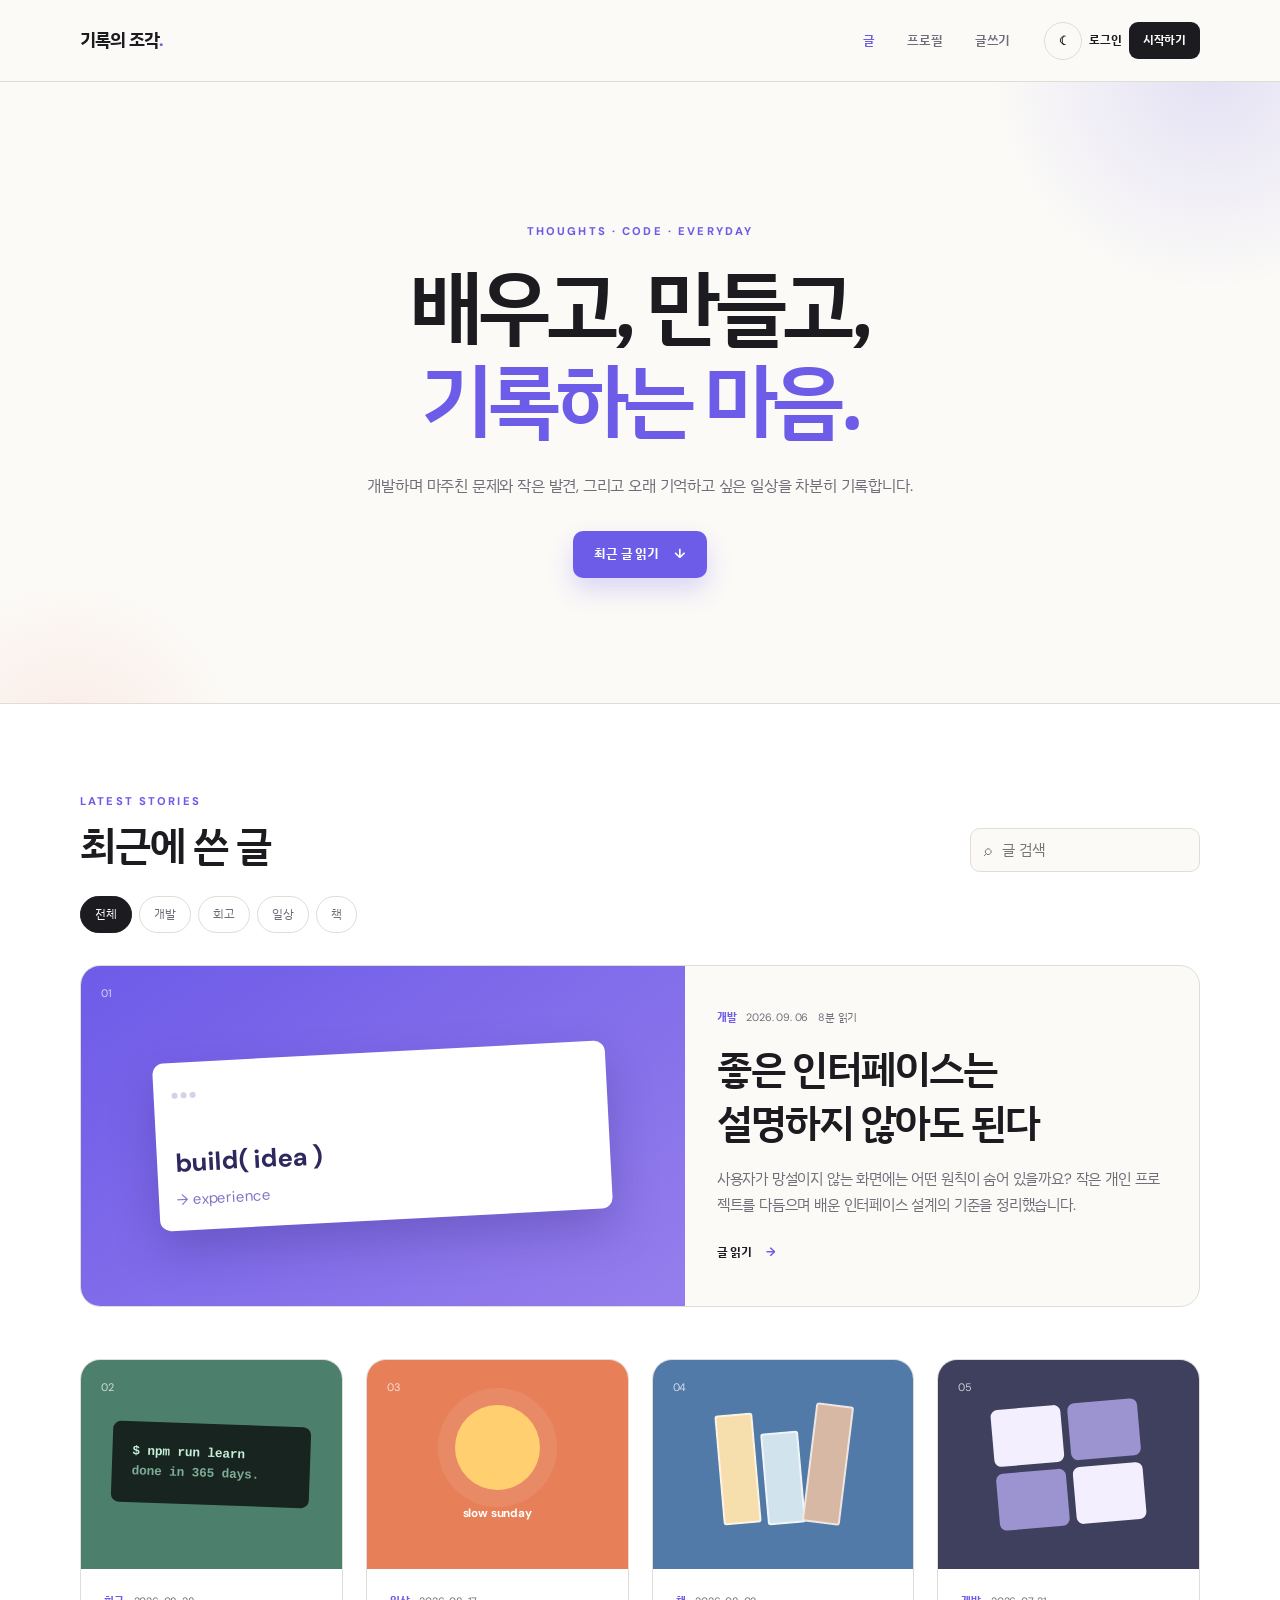
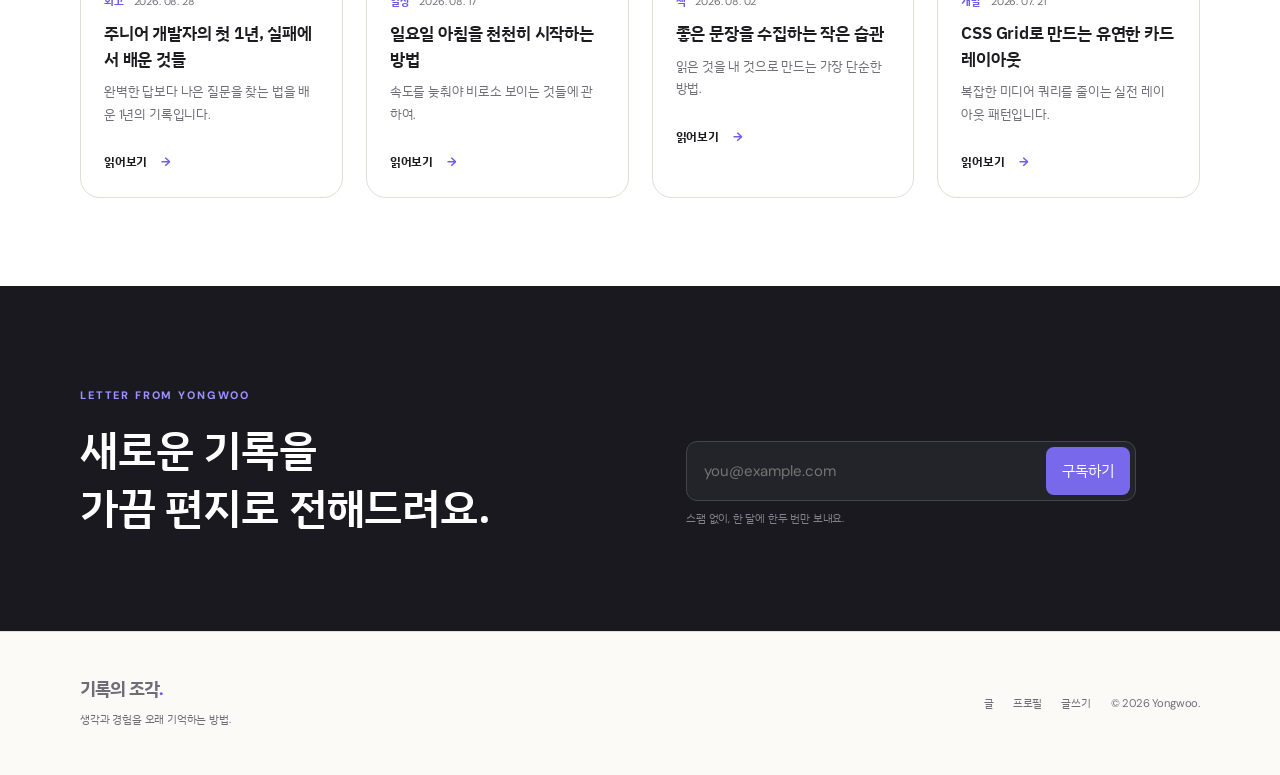
==== commit 6c2d8021: "Update author name to Kim Yongwoo" ====
--- a/index.html
+++ b/index.html
@@ -1,5 +1,5 @@
 <!doctype html>
-<html lang="ko"><head><meta charset="UTF-8"><meta name="viewport" content="width=device-width,initial-scale=1"><meta name="description" content="개발과 일상을 기록하는 민우의 개인 블로그"><title>기록의 조각 | 민우의 블로그</title><link rel="preconnect" href="https://fonts.googleapis.com"><link rel="preconnect" href="https://fonts.gstatic.com" crossorigin><link href="https://fonts.googleapis.com/css2?family=DM+Sans:wght@400;500;600;700&family=IBM+Plex+Sans+KR:wght@300;400;500;600;700&display=swap" rel="stylesheet"><link rel="stylesheet" href="css/style.css"><script src="js/main.js" defer></script></head>
+<html lang="ko"><head><meta charset="UTF-8"><meta name="viewport" content="width=device-width,initial-scale=1"><meta name="description" content="개발과 일상을 기록하는 김용우의 개인 블로그"><title>기록의 조각 | 김용우의 블로그</title><link rel="preconnect" href="https://fonts.googleapis.com"><link rel="preconnect" href="https://fonts.gstatic.com" crossorigin><link href="https://fonts.googleapis.com/css2?family=DM+Sans:wght@400;500;600;700&family=IBM+Plex+Sans+KR:wght@300;400;500;600;700&display=swap" rel="stylesheet"><link rel="stylesheet" href="css/style.css"><script src="js/main.js" defer></script></head>
 <body><a class="skip-link" href="#main-content">본문으로 바로가기</a>
 <header class="site-header"><div class="container header-inner"><a class="logo" href="index.html">기록의 조각<span>.</span></a><nav class="site-nav" aria-label="주요 메뉴"><button class="menu-toggle" type="button" aria-expanded="false" aria-controls="nav-list"><span class="sr-only">메뉴 열기</span><span></span><span></span><span></span></button><ul class="nav-list" id="nav-list"><li><a class="is-active" href="index.html">글</a></li><li><a href="profile.html">프로필</a></li><li><a href="write.html">글쓰기</a></li></ul></nav><div class="header-actions"><button class="theme-toggle" type="button" aria-label="다크 모드로 전환"><span class="theme-icon">☾</span></button><a class="text-button" href="login.html">로그인</a><a class="mini-button" href="signup.html">시작하기</a></div></div></header>
 <main id="main-content"><section class="blog-hero"><div class="hero-orb orb-one"></div><div class="hero-orb orb-two"></div><div class="container blog-hero-inner reveal"><p class="eyebrow">THOUGHTS · CODE · EVERYDAY</p><h1>배우고, 만들고,<br><span>기록하는 마음.</span></h1><p>개발하며 마주친 문제와 작은 발견, 그리고 오래 기억하고 싶은 일상을 차분히 기록합니다.</p><a class="button button-primary" href="#latest">최근 글 읽기 <span>↓</span></a></div></section>
@@ -10,5 +10,5 @@
 <article class="post-card reveal" data-post data-category="일상"><a class="card-cover visual-orange" href="post-detail.html"><span>03</span><div class="sun-art"><i></i><b>slow sunday</b></div></a><div class="card-body"><div class="post-meta"><span>일상</span><time>2026. 08. 17</time></div><h3><a href="post-detail.html">일요일 아침을 천천히 시작하는 방법</a></h3><p>속도를 늦춰야 비로소 보이는 것들에 관하여.</p><a class="read-more" href="post-detail.html">읽어보기 <span>→</span></a></div></article>
 <article class="post-card reveal" data-post data-category="책"><a class="card-cover visual-blue" href="post-detail.html"><span>04</span><div class="book-art"><i></i><i></i><i></i></div></a><div class="card-body"><div class="post-meta"><span>책</span><time>2026. 08. 02</time></div><h3><a href="post-detail.html">좋은 문장을 수집하는 작은 습관</a></h3><p>읽은 것을 내 것으로 만드는 가장 단순한 방법.</p><a class="read-more" href="post-detail.html">읽어보기 <span>→</span></a></div></article>
 <article class="post-card reveal" data-post data-category="개발"><a class="card-cover visual-navy" href="post-detail.html"><span>05</span><div class="grid-art"><i></i><i></i><i></i><i></i></div></a><div class="card-body"><div class="post-meta"><span>개발</span><time>2026. 07. 21</time></div><h3><a href="post-detail.html">CSS Grid로 만드는 유연한 카드 레이아웃</a></h3><p>복잡한 미디어 쿼리를 줄이는 실전 레이아웃 패턴입니다.</p><a class="read-more" href="post-detail.html">읽어보기 <span>→</span></a></div></article></div><p class="empty-state" hidden>조건에 맞는 글이 없습니다.</p></div></section>
-<section class="newsletter"><div class="container newsletter-inner reveal"><div><span>LETTER FROM MINWOO</span><h2>새로운 기록을<br>가끔 편지로 전해드려요.</h2></div><form id="newsletter-form"><div class="subscribe-control"><input type="email" placeholder="you@example.com" aria-label="이메일 주소" required><button>구독하기</button></div><p>스팸 없이, 한 달에 한두 번만 보내요.</p></form></div></section></main>
-<footer class="site-footer"><div class="container"><div><a class="logo" href="index.html">기록의 조각<span>.</span></a><p>생각과 경험을 오래 기억하는 방법.</p></div><div class="footer-links"><a href="index.html">글</a><a href="profile.html">프로필</a><a href="write.html">글쓰기</a></div><p>© <span id="current-year"></span> Minwoo.</p></div></footer><div class="toast" role="status" aria-live="polite"></div></body></html>
+<section class="newsletter"><div class="container newsletter-inner reveal"><div><span>LETTER FROM YONGWOO</span><h2>새로운 기록을<br>가끔 편지로 전해드려요.</h2></div><form id="newsletter-form"><div class="subscribe-control"><input type="email" placeholder="you@example.com" aria-label="이메일 주소" required><button>구독하기</button></div><p>스팸 없이, 한 달에 한두 번만 보내요.</p></form></div></section></main>
+<footer class="site-footer"><div class="container"><div><a class="logo" href="index.html">기록의 조각<span>.</span></a><p>생각과 경험을 오래 기억하는 방법.</p></div><div class="footer-links"><a href="index.html">글</a><a href="profile.html">프로필</a><a href="write.html">글쓰기</a></div><p>© <span id="current-year"></span> Yongwoo.</p></div></footer><div class="toast" role="status" aria-live="polite"></div></body></html>
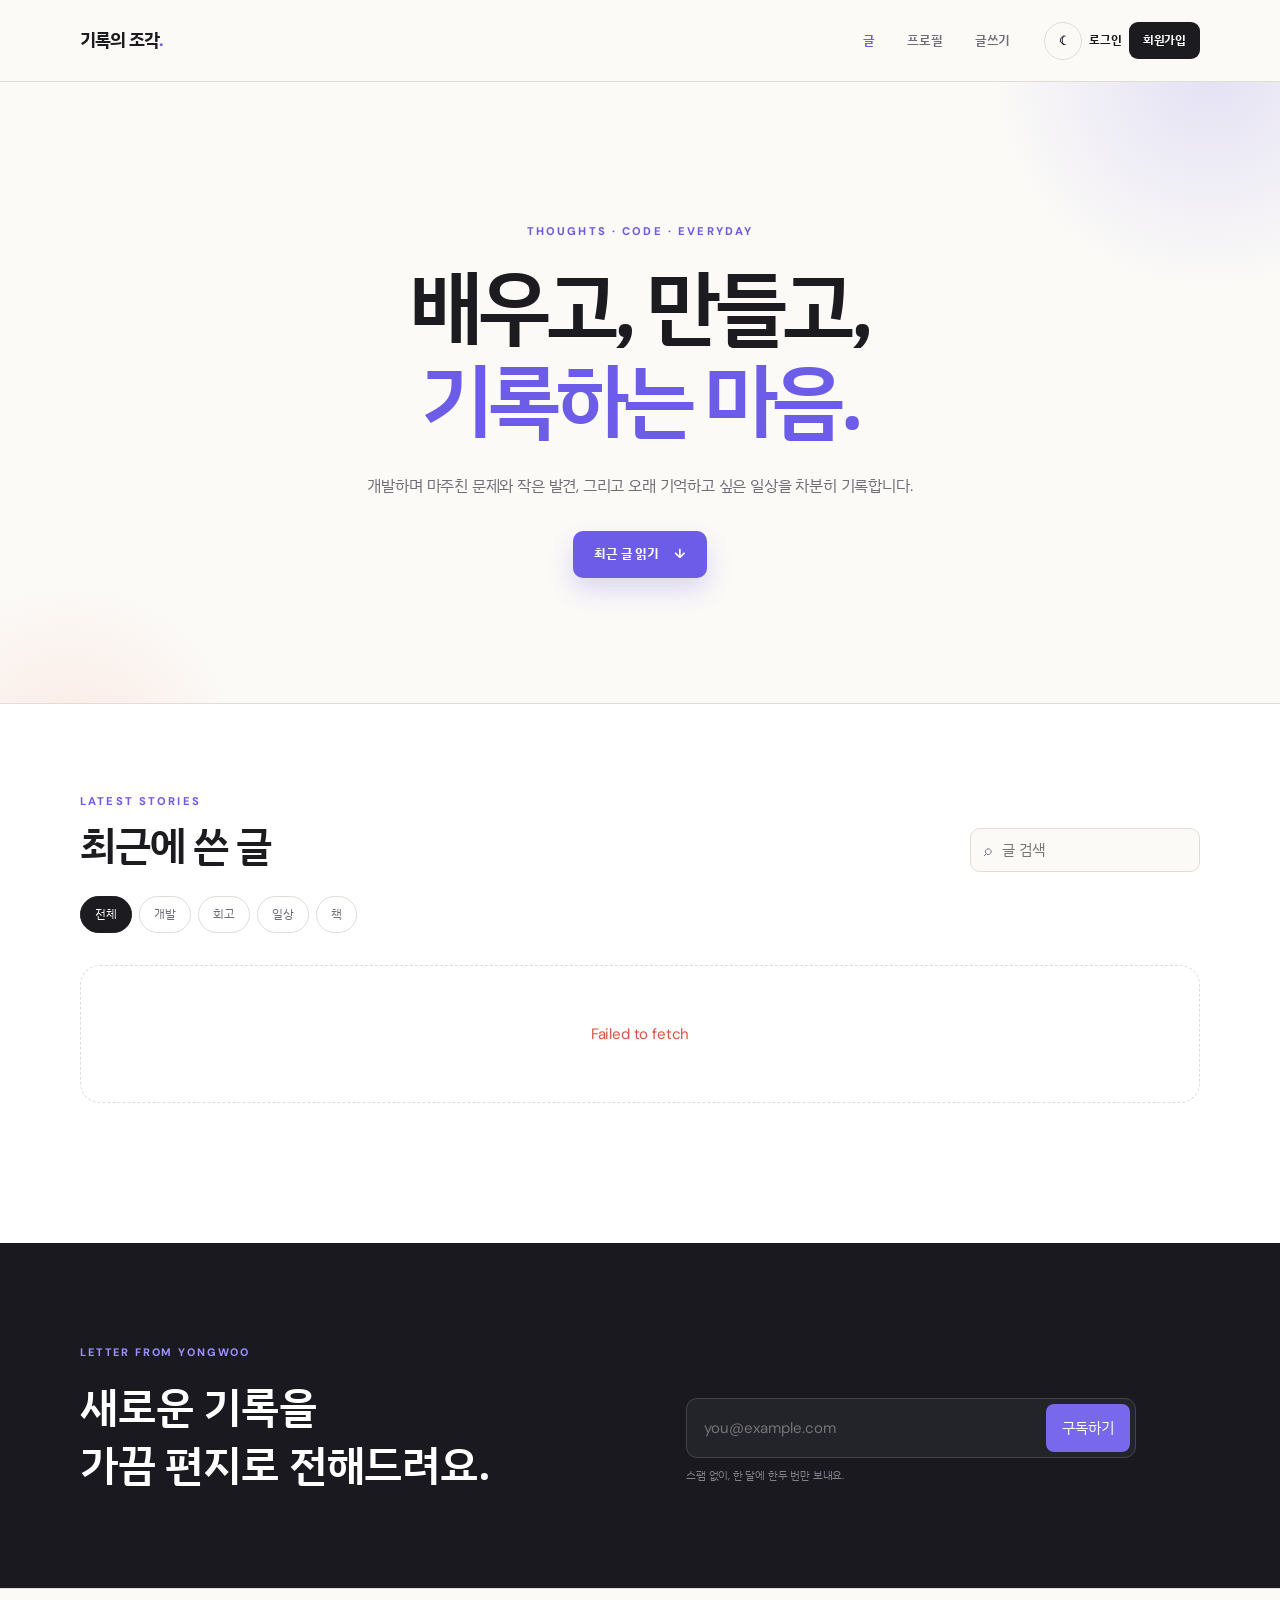
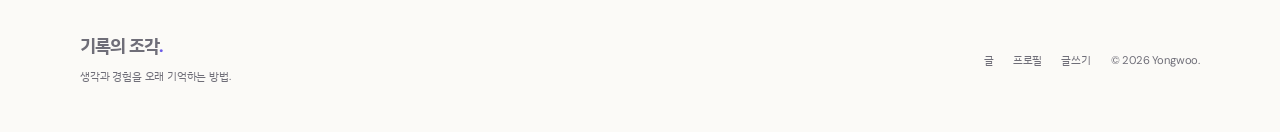
==== commit 1b832d79: "게시물 CRUD와 데이터 기반 목록 구현" ====
--- a/index.html
+++ b/index.html
@@ -4,11 +4,6 @@
 <header class="site-header"><div class="container header-inner"><a class="logo" href="index.html">기록의 조각<span>.</span></a><nav class="site-nav" aria-label="주요 메뉴"><button class="menu-toggle" type="button" aria-expanded="false" aria-controls="nav-list"><span class="sr-only">메뉴 열기</span><span></span><span></span><span></span></button><ul class="nav-list" id="nav-list"><li><a class="is-active" href="index.html">글</a></li><li><a href="profile.html">프로필</a></li><li><a href="write.html">글쓰기</a></li></ul></nav><div class="header-actions"><button class="theme-toggle" type="button" aria-label="다크 모드로 전환"><span class="theme-icon">☾</span></button><a class="text-button" href="login.html">로그인</a><a class="mini-button" href="signup.html">시작하기</a></div></div></header>
 <main id="main-content"><section class="blog-hero"><div class="hero-orb orb-one"></div><div class="hero-orb orb-two"></div><div class="container blog-hero-inner reveal"><p class="eyebrow">THOUGHTS · CODE · EVERYDAY</p><h1>배우고, 만들고,<br><span>기록하는 마음.</span></h1><p>개발하며 마주친 문제와 작은 발견, 그리고 오래 기억하고 싶은 일상을 차분히 기록합니다.</p><a class="button button-primary" href="#latest">최근 글 읽기 <span>↓</span></a></div></section>
 <section class="section posts-section" id="latest"><div class="container"><div class="section-top reveal"><div><p class="section-label">LATEST STORIES</p><h2>최근에 쓴 글</h2></div><label class="search-box"><span aria-hidden="true">⌕</span><input id="post-search" type="search" placeholder="글 검색" aria-label="게시물 검색"></label></div><div class="category-tabs reveal"><button class="is-active" data-category="전체">전체</button><button data-category="개발">개발</button><button data-category="회고">회고</button><button data-category="일상">일상</button><button data-category="책">책</button></div>
-<div class="featured-post reveal" data-post data-category="개발"><a class="featured-visual visual-purple" href="post-detail.html" aria-label="좋은 인터페이스는 설명하지 않아도 된다 읽기"><span>01</span><div class="code-window"><i></i><i></i><i></i><b>build( idea )</b><em>→ experience</em></div></a><article class="featured-copy"><div class="post-meta"><span>개발</span><time>2026. 09. 06</time><span>8분 읽기</span></div><h3><a href="post-detail.html">좋은 인터페이스는<br>설명하지 않아도 된다</a></h3><p>사용자가 망설이지 않는 화면에는 어떤 원칙이 숨어 있을까요? 작은 개인 프로젝트를 다듬으며 배운 인터페이스 설계의 기준을 정리했습니다.</p><a class="read-more" href="post-detail.html">글 읽기 <span>→</span></a></article></div>
-<div class="post-grid">
-<article class="post-card reveal" data-post data-category="회고"><a class="card-cover visual-green" href="post-detail.html"><span>02</span><div class="terminal-art">$ npm run learn<span>done in 365 days.</span></div></a><div class="card-body"><div class="post-meta"><span>회고</span><time>2026. 08. 28</time></div><h3><a href="post-detail.html">주니어 개발자의 첫 1년, 실패에서 배운 것들</a></h3><p>완벽한 답보다 나은 질문을 찾는 법을 배운 1년의 기록입니다.</p><a class="read-more" href="post-detail.html">읽어보기 <span>→</span></a></div></article>
-<article class="post-card reveal" data-post data-category="일상"><a class="card-cover visual-orange" href="post-detail.html"><span>03</span><div class="sun-art"><i></i><b>slow sunday</b></div></a><div class="card-body"><div class="post-meta"><span>일상</span><time>2026. 08. 17</time></div><h3><a href="post-detail.html">일요일 아침을 천천히 시작하는 방법</a></h3><p>속도를 늦춰야 비로소 보이는 것들에 관하여.</p><a class="read-more" href="post-detail.html">읽어보기 <span>→</span></a></div></article>
-<article class="post-card reveal" data-post data-category="책"><a class="card-cover visual-blue" href="post-detail.html"><span>04</span><div class="book-art"><i></i><i></i><i></i></div></a><div class="card-body"><div class="post-meta"><span>책</span><time>2026. 08. 02</time></div><h3><a href="post-detail.html">좋은 문장을 수집하는 작은 습관</a></h3><p>읽은 것을 내 것으로 만드는 가장 단순한 방법.</p><a class="read-more" href="post-detail.html">읽어보기 <span>→</span></a></div></article>
-<article class="post-card reveal" data-post data-category="개발"><a class="card-cover visual-navy" href="post-detail.html"><span>05</span><div class="grid-art"><i></i><i></i><i></i><i></i></div></a><div class="card-body"><div class="post-meta"><span>개발</span><time>2026. 07. 21</time></div><h3><a href="post-detail.html">CSS Grid로 만드는 유연한 카드 레이아웃</a></h3><p>복잡한 미디어 쿼리를 줄이는 실전 레이아웃 패턴입니다.</p><a class="read-more" href="post-detail.html">읽어보기 <span>→</span></a></div></article></div><p class="empty-state" hidden>조건에 맞는 글이 없습니다.</p></div></section>
+<div id="published-posts" class="published-posts" aria-live="polite"><p class="posts-loading">게시물을 불러오는 중입니다.</p></div><p class="empty-state" hidden>조건에 맞는 글이 없습니다.</p></div></section>
 <section class="newsletter"><div class="container newsletter-inner reveal"><div><span>LETTER FROM YONGWOO</span><h2>새로운 기록을<br>가끔 편지로 전해드려요.</h2></div><form id="newsletter-form"><div class="subscribe-control"><input type="email" placeholder="you@example.com" aria-label="이메일 주소" required><button>구독하기</button></div><p>스팸 없이, 한 달에 한두 번만 보내요.</p></form></div></section></main>
 <footer class="site-footer"><div class="container"><div><a class="logo" href="index.html">기록의 조각<span>.</span></a><p>생각과 경험을 오래 기억하는 방법.</p></div><div class="footer-links"><a href="index.html">글</a><a href="profile.html">프로필</a><a href="write.html">글쓰기</a></div><p>© <span id="current-year"></span> Yongwoo.</p></div></footer><div class="toast" role="status" aria-live="polite"></div></body></html>
--- a/css/style.css
+++ b/css/style.css
@@ -9,8 +9,10 @@
 .page-main{min-height:calc(100vh - 76px)}.page-heading{padding:100px 0 65px;text-align:center}.page-heading h1{margin:0;font:600 clamp(2.2rem,7vw,4rem) "IBM Plex Sans KR";letter-spacing:-.055em}.page-heading>div>p:last-child{max-width:550px;margin:17px auto 0;color:var(--muted)}.content-section{padding:0 0 100px}.auth-shell{min-height:calc(100vh - 76px);display:grid;place-items:center;padding:55px 20px;background:radial-gradient(circle at 15% 15%,#6c5ce71a,transparent 30%)}.auth-card{width:min(100%,460px);padding:32px;border:1px solid var(--line);border-radius:22px;background:var(--surface);box-shadow:var(--shadow)}.auth-card .logo{display:inline-block;margin-bottom:32px}.auth-card h1{margin-bottom:7px;font:600 1.8rem "IBM Plex Sans KR"}.auth-intro{margin-bottom:27px;color:var(--muted);font-size:.83rem}.form-group{margin-bottom:17px}.form-group label{display:block;margin-bottom:6px;font-size:.76rem;font-weight:700}.form-control{width:100%;min-height:48px;padding:11px 13px;border:1px solid var(--line);border-radius:10px;outline:0;background:var(--bg)}.form-control:focus{border-color:var(--primary)}textarea.form-control{resize:vertical}.form-row{display:grid;gap:15px}.form-help{display:flex;justify-content:space-between;margin:-3px 0 20px;color:var(--muted);font-size:.7rem}.check-label{display:flex;align-items:center;gap:7px}.form-help a,.auth-switch a{color:var(--primary);font-weight:700}.full-button{width:100%;min-height:49px;border:0;border-radius:10px;background:var(--primary);color:#fff;font-weight:700}.auth-switch{margin:22px 0 0;text-align:center;color:var(--muted);font-size:.76rem}.field-error{display:block;min-height:18px;color:#db4f42;font-size:.67rem}
 .profile-layout{display:grid;gap:32px}.profile-card{align-self:start;padding:26px;border:1px solid var(--line);border-radius:var(--radius);background:var(--surface);text-align:center}.avatar{width:126px;height:126px;margin:0 auto 17px;border-radius:50%;object-fit:cover}.profile-card h2{margin:0}.profile-card .role{color:var(--primary);font-size:.75rem;font-weight:700}.profile-card>p,.profile-content p{color:var(--muted)}.profile-socials{display:flex;justify-content:center;gap:10px}.profile-socials a{padding:7px 11px;border:1px solid var(--line);border-radius:8px;font-size:.69rem}.profile-content section{padding-bottom:35px;margin-bottom:35px;border-bottom:1px solid var(--line)}.profile-content h2{font:600 1.45rem "IBM Plex Sans KR"}.interest-list{display:flex;flex-wrap:wrap;gap:8px}.interest-list span,.article-tags span{padding:7px 12px;border-radius:20px;background:var(--soft);color:var(--muted);font-size:.72rem}.stat-list{display:grid;grid-template-columns:repeat(3,1fr);gap:10px}.stat-list div{padding:17px;border-radius:12px;background:var(--soft);text-align:center}.stat-list strong,.stat-list span{display:block}.stat-list span{color:var(--muted);font-size:.65rem}
 .article-wrap{width:min(calc(100% - 40px),760px);margin:auto}.article-header{padding:95px 0 48px;text-align:center}.article-header h1{margin:17px 0;font:600 clamp(2rem,6vw,3.5rem)/1.3 "IBM Plex Sans KR";letter-spacing:-.055em}.article-header .post-meta{justify-content:center}.article-lead{color:var(--muted);font-size:1.02rem}.article-hero{height:clamp(300px,48vw,520px);margin-bottom:60px;border-radius:24px}.article-body{font-size:1rem;line-height:2}.article-body h2{margin:54px 0 16px;font:600 1.65rem "IBM Plex Sans KR"}.article-body p{color:var(--muted)}.article-body blockquote{margin:35px 0;padding:22px 25px;border-left:4px solid var(--primary);background:var(--soft);font-size:1.08rem;font-weight:500}.article-tags{display:flex;gap:7px;margin:55px 0;padding-top:25px;border-top:1px solid var(--line)}.author-box{display:flex;gap:18px;padding:25px;border-radius:15px;background:var(--soft)}.author-box img{width:62px;height:62px;border-radius:50%;object-fit:cover}.author-box h3,.author-box p{margin:0}.write-shell{width:min(calc(100% - 40px),850px);margin:auto;padding:70px 0 100px}.write-shell h1{font:600 2.2rem "IBM Plex Sans KR"}.write-toolbar{display:flex;gap:5px;padding:8px;border:1px solid var(--line);border-bottom:0;border-radius:10px 10px 0 0;background:var(--soft)}.write-toolbar button{width:34px;height:31px;border:0;border-radius:6px;background:transparent;font-weight:700}.editor{min-height:330px;border-radius:0 0 10px 10px}.write-actions{display:flex;justify-content:flex-end;gap:9px;margin-top:25px}.secondary-button,.primary-button{min-height:45px;padding:0 18px;border-radius:9px;font-weight:700}.secondary-button{border:1px solid var(--line);background:var(--surface)}.primary-button{border:0;background:var(--primary);color:#fff}.toast{position:fixed;z-index:200;right:20px;bottom:20px;padding:11px 16px;border-radius:9px;background:var(--text);color:var(--bg);opacity:0;transform:translateY(10px);transition:.25s}.toast.is-visible{opacity:1;transform:none}.reveal{opacity:0;transform:translateY(20px);transition:.6s}.reveal.is-visible{opacity:1;transform:none}
+.published-posts:not(:empty){margin-bottom:52px}.dynamic-post-grid{grid-template-columns:repeat(auto-fit,minmax(230px,1fr))}.managed-post-card{cursor:pointer}.managed-post-card .card-cover{min-height:150px}.managed-post-card .card-cover strong{padding:8px 13px;border-radius:30px;background:#ffffff24;color:#fff;font-size:.75rem}.managed-post-card .card-body>p{min-height:auto}.posts-loading,.posts-load-error{padding:55px 20px;border:1px dashed var(--line);border-radius:var(--radius);color:var(--muted);text-align:center}.posts-load-error{color:#db4f42}.my-posts-section{padding-top:20px}.my-posts-heading{display:flex;align-items:end;justify-content:space-between;gap:20px;margin-bottom:20px}.my-posts-heading h2{margin:0;font:600 1.8rem "IBM Plex Sans KR"}.write-link,.cancel-link,.my-post-actions .secondary-button{display:inline-flex;align-items:center;justify-content:center}.my-posts-list{overflow:hidden;border:1px solid var(--line);border-radius:var(--radius);background:var(--surface)}.my-post-item{display:flex;align-items:center;justify-content:space-between;gap:20px;padding:20px 22px;border-bottom:1px solid var(--line)}.my-post-item:last-child{border-bottom:0}.my-post-item h3{margin:3px 0 0;font:600 1rem "IBM Plex Sans KR"}.my-post-meta,.list-message{margin:0;color:var(--muted);font-size:.72rem}.list-message{padding:26px}.my-post-actions{display:flex;flex-shrink:0;gap:7px}.my-post-actions .secondary-button,.danger-button{min-height:38px;padding:0 13px;border-radius:8px;font-size:.75rem;font-weight:700}.danger-button{border:1px solid #db4f42;background:transparent;color:#db4f42}.post-content{white-space:pre-wrap;color:var(--muted)}.article-load-error{padding:120px 20px;text-align:center;color:var(--muted)}
 @media(min-width:640px){.text-button,.mini-button{display:inline-flex}.section-top{flex-direction:row;justify-content:space-between;align-items:end}.search-box{width:230px}.form-row{grid-template-columns:1fr 1fr}.auth-card{padding:40px}}
 @media(min-width:768px){.container{width:min(calc(100% - 64px),var(--width))}.site-header{height:82px}.menu-toggle{display:none}.nav-list{position:static;display:flex;gap:8px;padding:0;border:0;background:transparent;box-shadow:none}.header-actions{margin-left:22px}.blog-hero{padding:140px 0 125px}.featured-post{grid-template-columns:1.08fr .92fr}.post-grid{grid-template-columns:repeat(2,1fr)}.newsletter-inner{grid-template-columns:1.05fr .95fr;align-items:end}.site-footer .container{grid-template-columns:1fr auto auto;align-items:center}.profile-layout{grid-template-columns:300px 1fr;gap:65px}.profile-card{position:sticky;top:110px}}
 @media(min-width:1024px){.post-grid{grid-template-columns:repeat(4,1fr)}.card-cover{aspect-ratio:1.25}}
 @media(prefers-reduced-motion:reduce){*{scroll-behavior:auto!important;transition-duration:.01ms!important}.reveal{opacity:1;transform:none}}
 .reveal{opacity:1;transform:none}
+button:disabled{cursor:wait;opacity:.65}
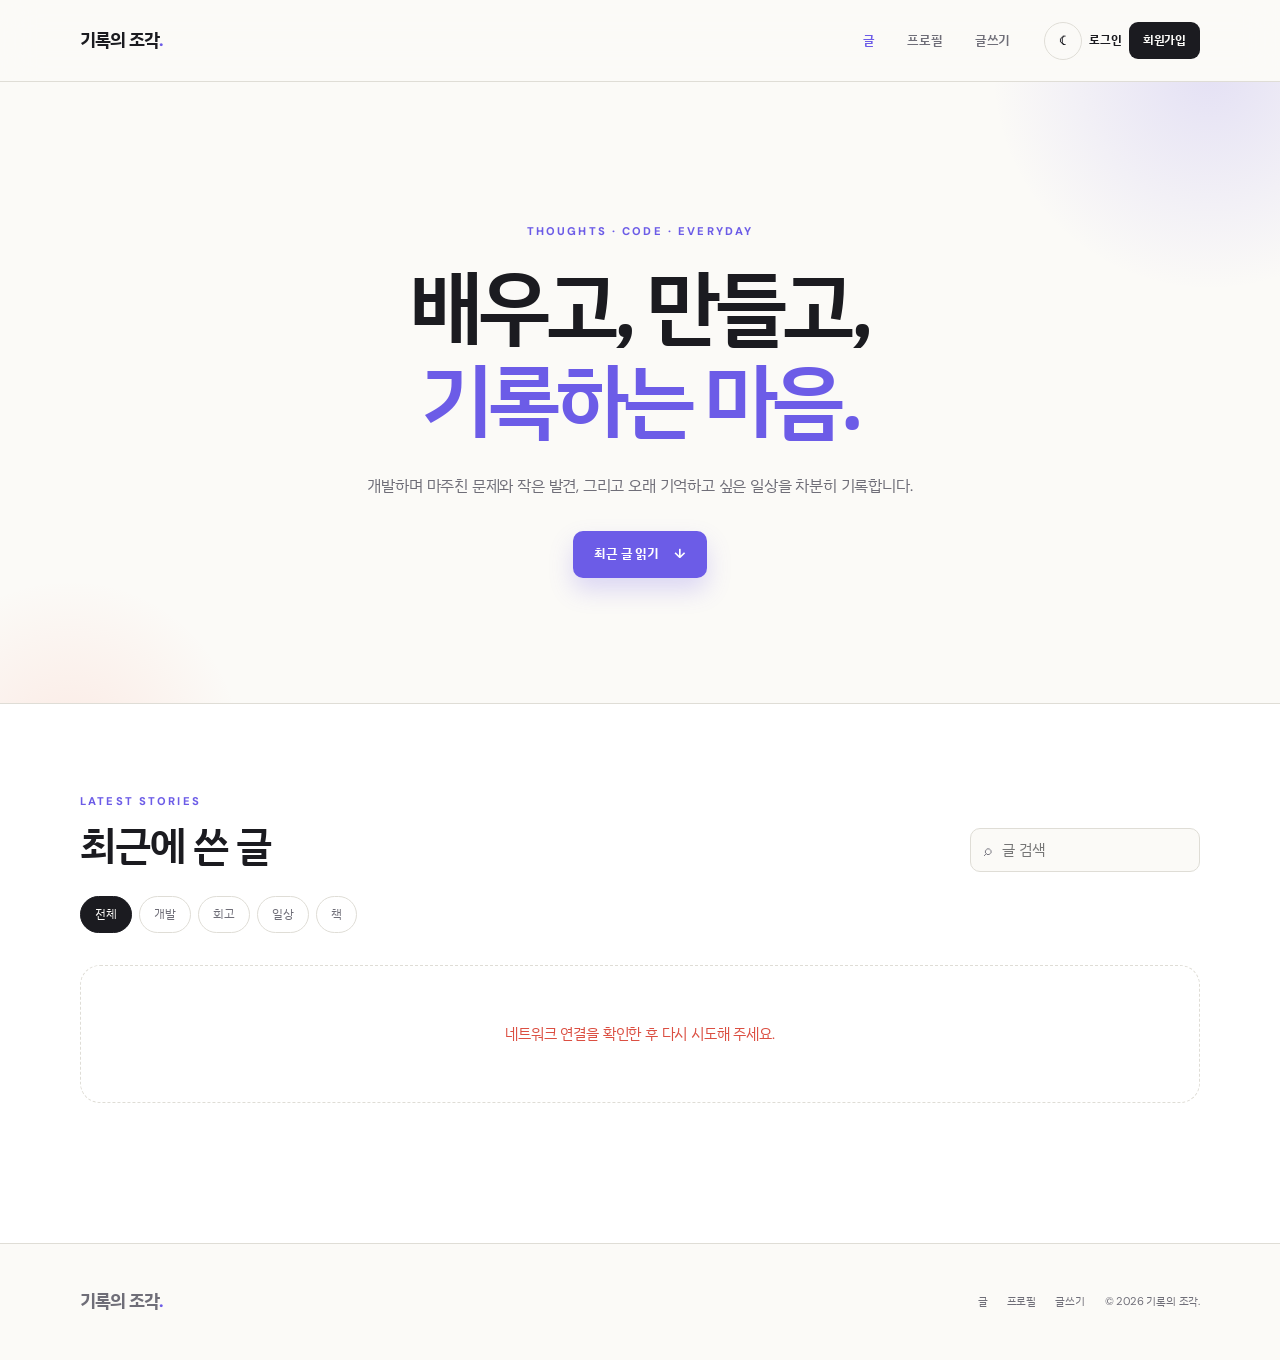
==== commit 290fc6aa: "더미 데이터 제거 및 페이지 성능 개선" ====
--- a/index.html
+++ b/index.html
@@ -1,9 +1,9 @@
 <!doctype html>
-<html lang="ko"><head><meta charset="UTF-8"><meta name="viewport" content="width=device-width,initial-scale=1"><meta name="description" content="개발과 일상을 기록하는 김용우의 개인 블로그"><title>기록의 조각 | 김용우의 블로그</title><link rel="preconnect" href="https://fonts.googleapis.com"><link rel="preconnect" href="https://fonts.gstatic.com" crossorigin><link href="https://fonts.googleapis.com/css2?family=DM+Sans:wght@400;500;600;700&family=IBM+Plex+Sans+KR:wght@300;400;500;600;700&display=swap" rel="stylesheet"><link rel="stylesheet" href="css/style.css"><script src="js/main.js" defer></script></head>
+<html lang="ko"><head><meta charset="UTF-8"><meta name="viewport" content="width=device-width,initial-scale=1"><meta name="description" content="작성한 이야기를 모아 보는 개인 블로그"><title>기록의 조각</title><link rel="preconnect" href="https://fonts.googleapis.com"><link rel="preconnect" href="https://fonts.gstatic.com" crossorigin><link href="https://fonts.googleapis.com/css2?family=DM+Sans:wght@400;500;600;700&family=IBM+Plex+Sans+KR:wght@300;400;500;600;700&display=swap" rel="stylesheet"><link rel="stylesheet" href="css/style.css"><script src="js/main.js" defer></script></head>
 <body><a class="skip-link" href="#main-content">본문으로 바로가기</a>
-<header class="site-header"><div class="container header-inner"><a class="logo" href="index.html">기록의 조각<span>.</span></a><nav class="site-nav" aria-label="주요 메뉴"><button class="menu-toggle" type="button" aria-expanded="false" aria-controls="nav-list"><span class="sr-only">메뉴 열기</span><span></span><span></span><span></span></button><ul class="nav-list" id="nav-list"><li><a class="is-active" href="index.html">글</a></li><li><a href="profile.html">프로필</a></li><li><a href="write.html">글쓰기</a></li></ul></nav><div class="header-actions"><button class="theme-toggle" type="button" aria-label="다크 모드로 전환"><span class="theme-icon">☾</span></button><a class="text-button" href="login.html">로그인</a><a class="mini-button" href="signup.html">시작하기</a></div></div></header>
+<header class="site-header"><div class="container header-inner"><a class="logo" href="index.html">기록의 조각<span>.</span></a><nav class="site-nav" aria-label="주요 메뉴"><button class="menu-toggle" type="button" aria-expanded="false" aria-controls="nav-list"><span class="sr-only">메뉴 열기</span><span></span><span></span><span></span></button><ul class="nav-list" id="nav-list"><li><a class="is-active" href="index.html">글</a></li><li><a href="profile.html">프로필</a></li><li><a href="write.html">글쓰기</a></li></ul></nav><div class="header-actions"><button class="theme-toggle" type="button" aria-label="다크 모드로 전환"><span class="theme-icon">☾</span></button><a class="text-button" href="login.html">로그인</a><a class="mini-button" href="signup.html">회원가입</a></div></div></header>
 <main id="main-content"><section class="blog-hero"><div class="hero-orb orb-one"></div><div class="hero-orb orb-two"></div><div class="container blog-hero-inner reveal"><p class="eyebrow">THOUGHTS · CODE · EVERYDAY</p><h1>배우고, 만들고,<br><span>기록하는 마음.</span></h1><p>개발하며 마주친 문제와 작은 발견, 그리고 오래 기억하고 싶은 일상을 차분히 기록합니다.</p><a class="button button-primary" href="#latest">최근 글 읽기 <span>↓</span></a></div></section>
 <section class="section posts-section" id="latest"><div class="container"><div class="section-top reveal"><div><p class="section-label">LATEST STORIES</p><h2>최근에 쓴 글</h2></div><label class="search-box"><span aria-hidden="true">⌕</span><input id="post-search" type="search" placeholder="글 검색" aria-label="게시물 검색"></label></div><div class="category-tabs reveal"><button class="is-active" data-category="전체">전체</button><button data-category="개발">개발</button><button data-category="회고">회고</button><button data-category="일상">일상</button><button data-category="책">책</button></div>
 <div id="published-posts" class="published-posts" aria-live="polite"><p class="posts-loading">게시물을 불러오는 중입니다.</p></div><p class="empty-state" hidden>조건에 맞는 글이 없습니다.</p></div></section>
-<section class="newsletter"><div class="container newsletter-inner reveal"><div><span>LETTER FROM YONGWOO</span><h2>새로운 기록을<br>가끔 편지로 전해드려요.</h2></div><form id="newsletter-form"><div class="subscribe-control"><input type="email" placeholder="you@example.com" aria-label="이메일 주소" required><button>구독하기</button></div><p>스팸 없이, 한 달에 한두 번만 보내요.</p></form></div></section></main>
-<footer class="site-footer"><div class="container"><div><a class="logo" href="index.html">기록의 조각<span>.</span></a><p>생각과 경험을 오래 기억하는 방법.</p></div><div class="footer-links"><a href="index.html">글</a><a href="profile.html">프로필</a><a href="write.html">글쓰기</a></div><p>© <span id="current-year"></span> Yongwoo.</p></div></footer><div class="toast" role="status" aria-live="polite"></div></body></html>
+</main>
+<footer class="site-footer"><div class="container"><div><a class="logo" href="index.html">기록의 조각<span>.</span></a></div><div class="footer-links"><a href="index.html">글</a><a href="profile.html">프로필</a><a href="write.html">글쓰기</a></div><p>© <span id="current-year"></span> 기록의 조각.</p></div></footer><div class="toast" role="status" aria-live="polite"></div></body></html>
--- a/css/style.css
+++ b/css/style.css
@@ -16,3 +16,6 @@
 @media(prefers-reduced-motion:reduce){*{scroll-behavior:auto!important;transition-duration:.01ms!important}.reveal{opacity:1;transform:none}}
 .reveal{opacity:1;transform:none}
 button:disabled{cursor:wait;opacity:.65}
+.reset-card{width:min(100%,520px)}.reset-step{padding:23px 0;border-top:1px solid var(--line)}.reset-step h2{margin-bottom:15px;font:600 1rem "IBM Plex Sans KR"}.reset-step+.reset-step{margin-top:4px}
+.profile-account-layout{display:grid;gap:32px}.profile-initials,.author-initial{display:grid;place-items:center;border-radius:50%;background:var(--primary);color:#fff;font-weight:700}.profile-initials{width:126px;height:126px;margin:0 auto 17px;font-size:2.4rem}.profile-joined{font-size:.72rem}.author-initial{width:62px;height:62px;flex:0 0 62px;font-size:1.3rem}.author-box>div:last-child{display:flex;flex-direction:column;justify-content:center}.author-box>div:last-child p{font-size:.7rem}.author-box>div:last-child h3{order:2}@media(min-width:768px){.profile-account-layout{grid-template-columns:300px 1fr;gap:65px}.profile-account-layout .profile-card{position:sticky;top:110px}}
+.draft-status{align-self:center;margin-right:auto;color:var(--muted);font-size:.7rem}.post-card,.my-post-item,.article-body{content-visibility:auto;contain-intrinsic-size:auto 260px}
